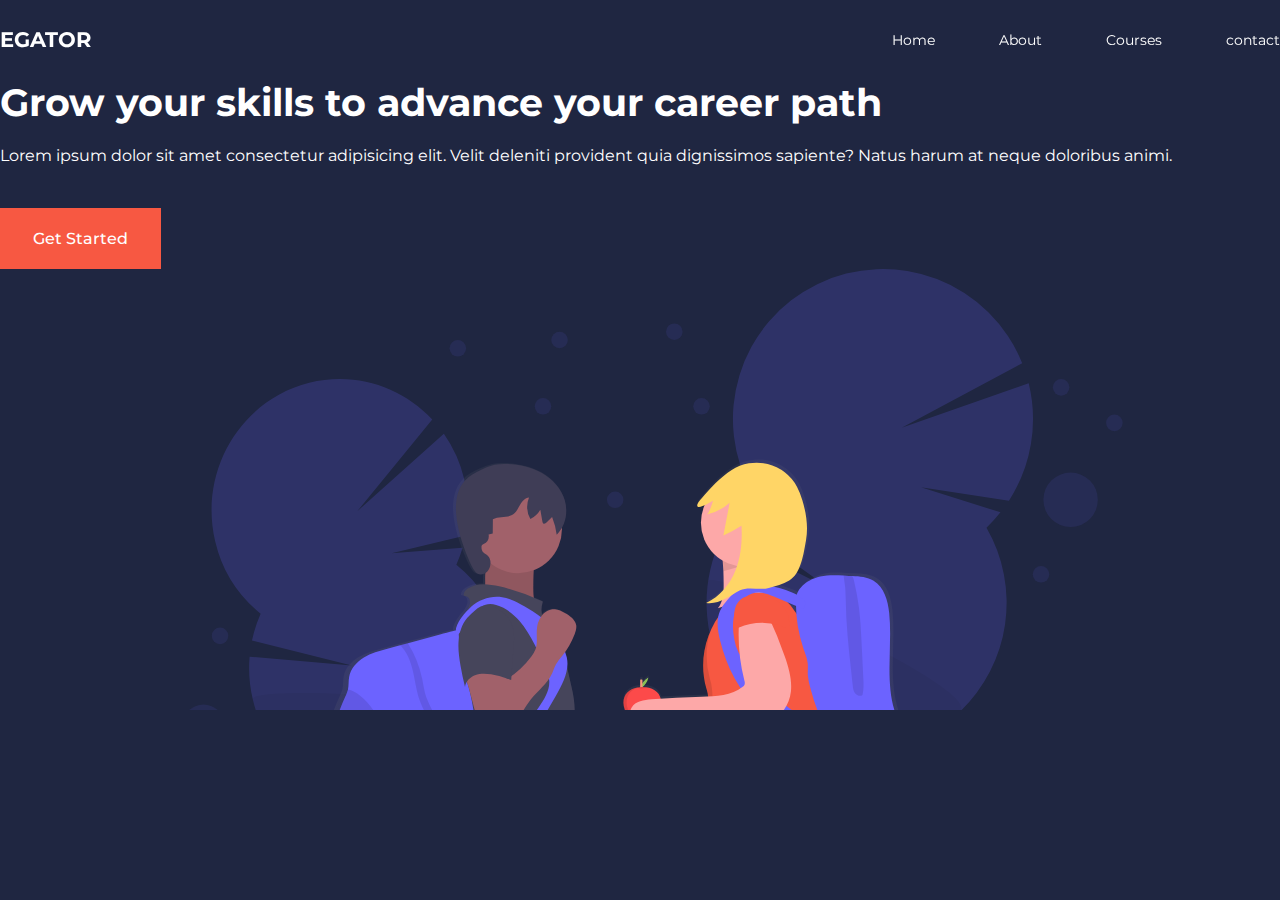
==== index.html @ 8f6442ca "aa" ====
<!DOCTYPE html>
<html lang="en">
<head>
    <meta charset="UTF-8">
    <meta http-equiv="X-UA-Compatible" content="IE=edge">
    <meta name="viewport" content="width=device-width, initial-scale=1.0">
    <title>Responsive Multipage Education Website Using HTML, CSS & JavaScript</title>


    <!--GOOGLE FONTS (MONTSERRAT)-->
    <link rel="preconnect" href="https://fonts.googleapis.com">
    <link rel="preconnect" href="https://fonts.gstatic.com" crossorigin>
    <link href="https://fonts.googleapis.com/css2?family=Montserrat:wght@300;400;500;700;900&display=swap" rel="stylesheet">

    <link rel="stylesheet" href="./css/style.css">
</head>


<body>
    <nav>
        <div class="container nav_container">
            <a href="index.html"><h4>EGATOR</h4></a>
            <ul class="nav_menu">
                <li><a href="index.html">Home</a></li>
                <li><a href="about.html">About</a></li>
                <li><a href="courses.html">Courses</a></li>
                <li><a href="contact.html">contact</a></li>
            </ul>
            <button id="open-menu-btn"><i class="material-symbols-outlined">menu</i></button>
            <button id="close-menu-btn"><i class="material-symbols-outlined">close</i></button>
        </div>
    </nav>
      <!--========================== END OF NAVBAR===============================-->

    <header>
        <div class="container.header_container">
            <div class="header_left">
                <h1>Grow your skills to advance your career path</h1>
                <p>
                    Lorem ipsum dolor sit amet consectetur adipisicing elit. Velit deleniti provident quia dignissimos sapiente? Natus harum at neque doloribus animi.
                </p>
                 <a href="courses.html" class="btn btn-primary">Get Started</a>
            </div>

            <div class="header_right">
                <div class="header_right-image">
                    <img src="./images/header.svg">
                </div>
            </div>
        </div>
    </header>
    <!--========================== END OF HEADER===============================-->


</body>
</html>
---- css/style.css ----
* {
    margin: 0;
    padding: 0;
    border: 0;
    outline: 0;
    text-decoration: none;
    list-style: none;
    box-sizing:border-box;
}

:root {
    --color-primary: #6c63ff;
    --color-success: #00bf8e;
    --color-warning: #f7c94b;
    --color-danger: #f75842;
    --color-danger-variant: rgba(237, 88, 66, 0.4);
    --color-white: #fff;
    --color-light: rgba(255, 255, 255, 0.7);
    --color-black: #1f2641;
    --color-bg: #1f2641;
    --color-bg1: #2f3267;
    --color-bg2: #424890;
    
    --container-width-lg: 76%
    --container-width-md: 90%
    --container-width-sm: 94%

    --transition: all 400ms ease;
}

body {
    font-family: 'Montserrat', sans-serif;
    line-height: 1.7;
    color: var(--color-white);
    background: var(--color-bg);
}

.container {
    width: var(--container-width-lg);
    margin: 0 auto;
}

section {
    padding: 6rem 0;
}

section h2 {
    text-align: center;
    margin-bottom: 4rem;
}

h1, 
h2, 
h3, 
h4, 
h5 {
    line-height: 1.2;
}

h1 {
    font-size: 2.4rem;
}

h2 {
    font-size: 2rem;
}

h3 {
    font-size: 1.6rem;
}

h4 {
    font-size: 1.3rem;
}

a {
    color: var(--color-white);
}

img {
    width: 100%;
    display: block;
    object-fit: cover;
}

.btn {
    display: inline-block;
    background: var(--color-white);
    color: var(--color-black);
    padding: 1rem 2rem;
    border: 1px solid transparent;
    font-weight: 500;
    transition: var(--tr);
}

.btn:hover {
    background: transparent;
    color: var(--color-white);
    border-color: var(--color-white);
}

.btn-primary {
    background: var(--color-danger);
    color: var(--color-white);
}

/*  ========================== NAVBAR ======================== */
nav {
    background: transparent;
    width: 100vw;
    height: 5rem;
    position: fixed;
    top: 0;
    z-index: 11;   
}

.nav_container {
    height: 100%;
    display: flex;
    justify-content: space-between;
    align-items: center;
}

nav button {
    display: none;   
}

.nav_menu {
    display: flex;
    align-items: center;
    gap: 4rem;
}

.nav_menu a {
    font-size: 0.9rem;
    transition: all 400ms ease;
}

.nav_menu a:hover {
    color: var(--color-bg2);
}

/*  ========================== HEADER ======================== */
header {
    position: relative;
    top: 5rem;
    overflow: hidden;
    height: 70vh;
    margin-bottom: 5rem;
}

.header_container {
    display: grid;
    grid-template-colums: 1fr 1fr;
    align-items: center;
    gap: 5rem;
    height: 100%;
}

.header_left p {
    margin: 1rem 0 2.4rem;
}
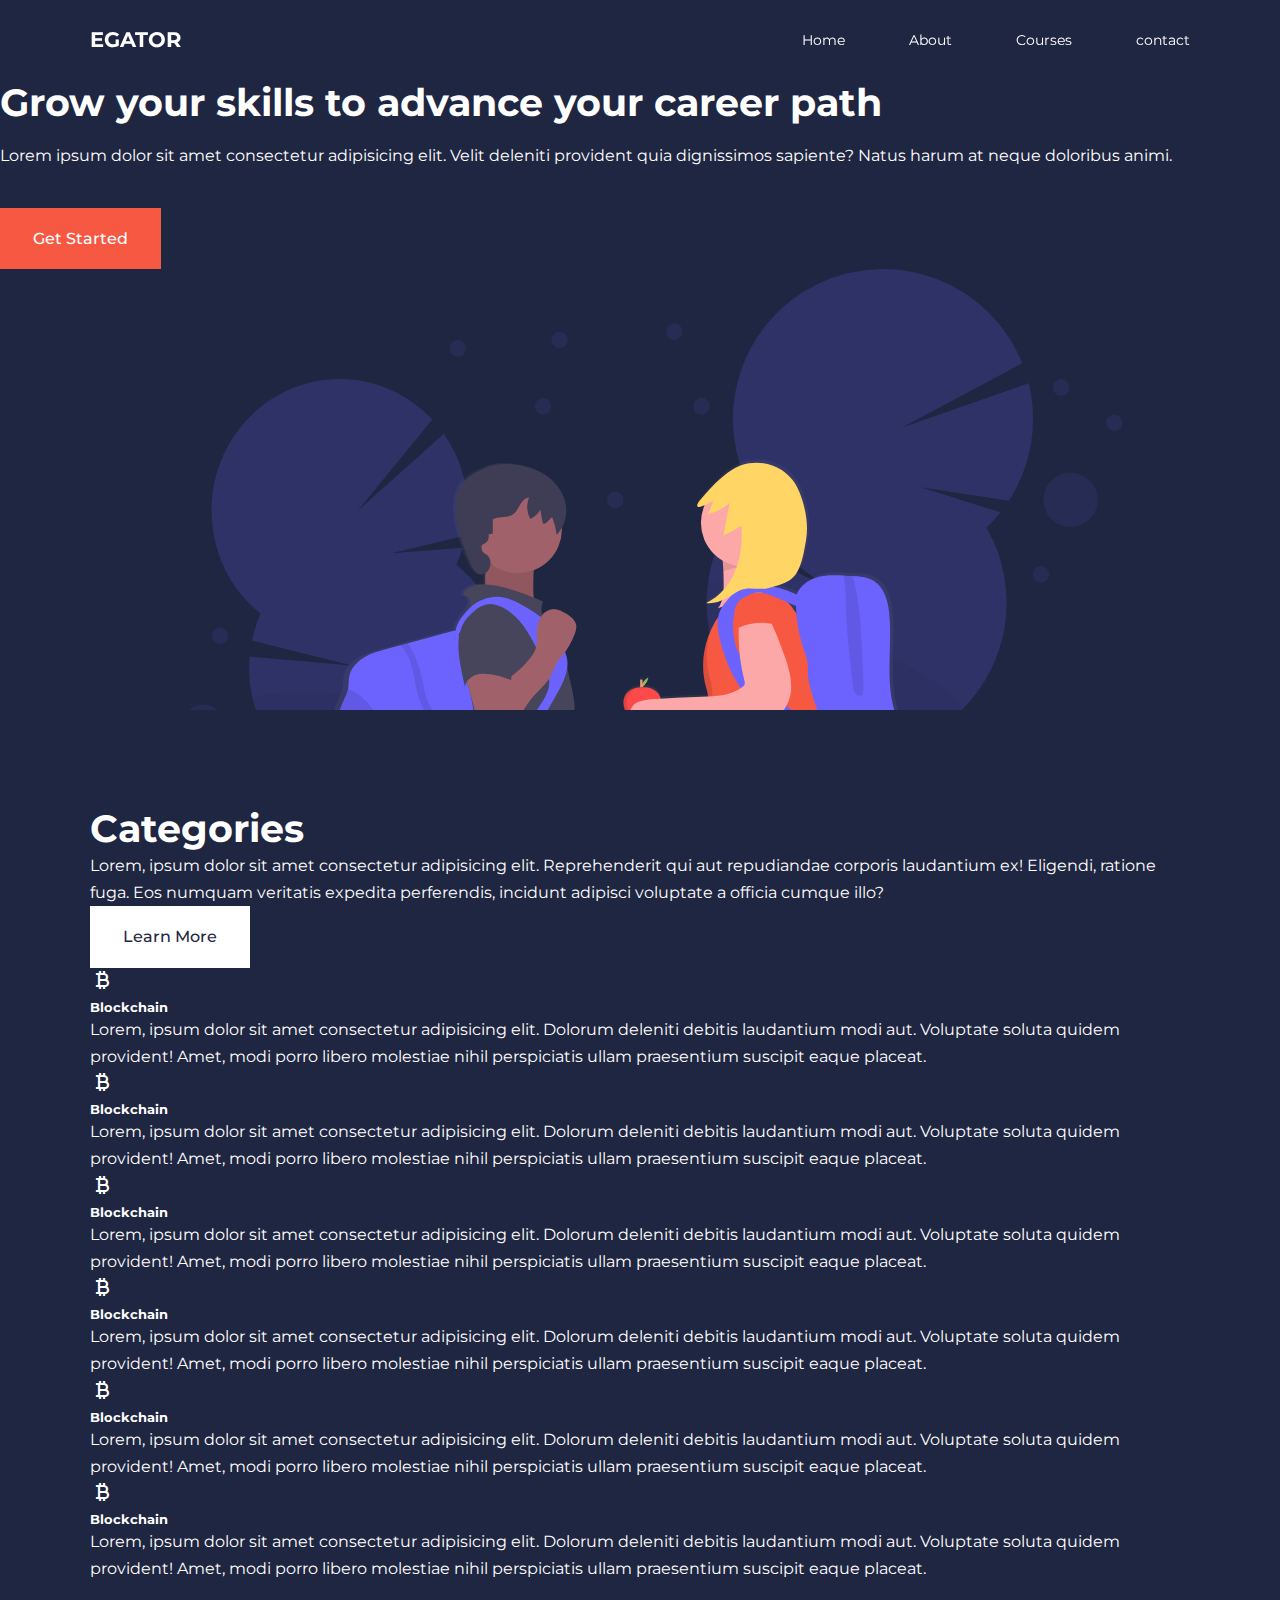
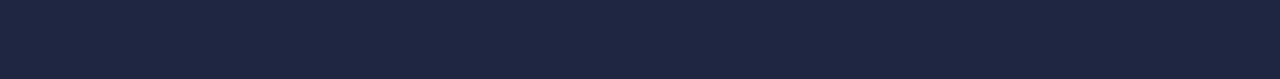
==== commit 399afde8: "update" ====
--- a/index.html
+++ b/index.html
@@ -11,7 +11,7 @@
     <link rel="preconnect" href="https://fonts.googleapis.com">
     <link rel="preconnect" href="https://fonts.gstatic.com" crossorigin>
     <link href="https://fonts.googleapis.com/css2?family=Montserrat:wght@300;400;500;700;900&display=swap" rel="stylesheet">
-
+    <link rel="stylesheet" href="https://fonts.googleapis.com/css2?family=Material+Symbols+Outlined:opsz,wght,FILL,GRAD@20..48,100..700,0..1,-50..200" />
     <link rel="stylesheet" href="./css/style.css">
 </head>
 
@@ -52,5 +52,56 @@
     <!--========================== END OF HEADER===============================-->
 
 
+
+
+    <section class="categories">
+        <div class="container categories_container">
+            <div class="categories_left">
+                    <h1>Categories</h1>
+                    <p>Lorem, ipsum dolor sit amet consectetur adipisicing elit. Reprehenderit qui aut repudiandae corporis laudantium ex! Eligendi, ratione fuga. Eos numquam veritatis expedita perferendis, incidunt adipisci voluptate a officia cumque illo?
+                    </p>
+                    <a href="#" class="btn">Learn More</a>
+            </div>
+
+            <div class="categories_right"></div>
+                <article class="category">
+                    <li><span class="material-symbols-outlined">currency_bitcoin</span></li>
+                    <h5>Blockchain</h5>
+                    <p>Lorem, ipsum dolor sit amet consectetur adipisicing elit. Dolorum deleniti debitis laudantium modi aut. Voluptate soluta quidem provident! Amet, modi porro libero molestiae nihil perspiciatis ullam praesentium suscipit eaque placeat.</p>
+                </article>
+
+                <article class="category">
+                    <li><span class="material-symbols-outlined">currency_bitcoin</span></li>
+                    <h5>Blockchain</h5>
+                    <p>Lorem, ipsum dolor sit amet consectetur adipisicing elit. Dolorum deleniti debitis laudantium modi aut. Voluptate soluta quidem provident! Amet, modi porro libero molestiae nihil perspiciatis ullam praesentium suscipit eaque placeat.</p>
+                </article>
+
+                <article class="category">
+                    <li><span class="material-symbols-outlined">currency_bitcoin</span></li>
+                    <h5>Blockchain</h5>
+                    <p>Lorem, ipsum dolor sit amet consectetur adipisicing elit. Dolorum deleniti debitis laudantium modi aut. Voluptate soluta quidem provident! Amet, modi porro libero molestiae nihil perspiciatis ullam praesentium suscipit eaque placeat.</p>
+                </article>
+
+                <article class="category">
+                    <li><span class="material-symbols-outlined">currency_bitcoin</span></li>
+                    <h5>Blockchain</h5>
+                    <p>Lorem, ipsum dolor sit amet consectetur adipisicing elit. Dolorum deleniti debitis laudantium modi aut. Voluptate soluta quidem provident! Amet, modi porro libero molestiae nihil perspiciatis ullam praesentium suscipit eaque placeat.</p>
+                </article>
+
+                <article class="category">
+                    <li><span class="material-symbols-outlined">currency_bitcoin</span></li>
+                    <h5>Blockchain</h5>
+                    <p>Lorem, ipsum dolor sit amet consectetur adipisicing elit. Dolorum deleniti debitis laudantium modi aut. Voluptate soluta quidem provident! Amet, modi porro libero molestiae nihil perspiciatis ullam praesentium suscipit eaque placeat.</p>
+                </article>
+
+                <article class="category">
+                    <li><span class="material-symbols-outlined">currency_bitcoin</span></li>
+                    <h5>Blockchain</h5>
+                    <p>Lorem, ipsum dolor sit amet consectetur adipisicing elit. Dolorum deleniti debitis laudantium modi aut. Voluptate soluta quidem provident! Amet, modi porro libero molestiae nihil perspiciatis ullam praesentium suscipit eaque placeat.</p>
+                </article>
+                
+        </div>
+    </section>
+
 </body>
 </html>
--- a/css/style.css
+++ b/css/style.css
@@ -21,9 +21,9 @@
     --color-bg1: #2f3267;
     --color-bg2: #424890;
     
-    --container-width-lg: 76%
-    --container-width-md: 90%
-    --container-width-sm: 94%
+    --container-width-lg: 86%;
+    --container-width-md: 90%;
+    --container-width-sm: 94%;
 
     --transition: all 400ms ease;
 }
@@ -151,7 +151,7 @@
 
 .header_container {
     display: grid;
-    grid-template-colums: 1fr 1fr;
+    grid-template-columns: 1fr 1fr;
     align-items: center;
     gap: 5rem;
     height: 100%;
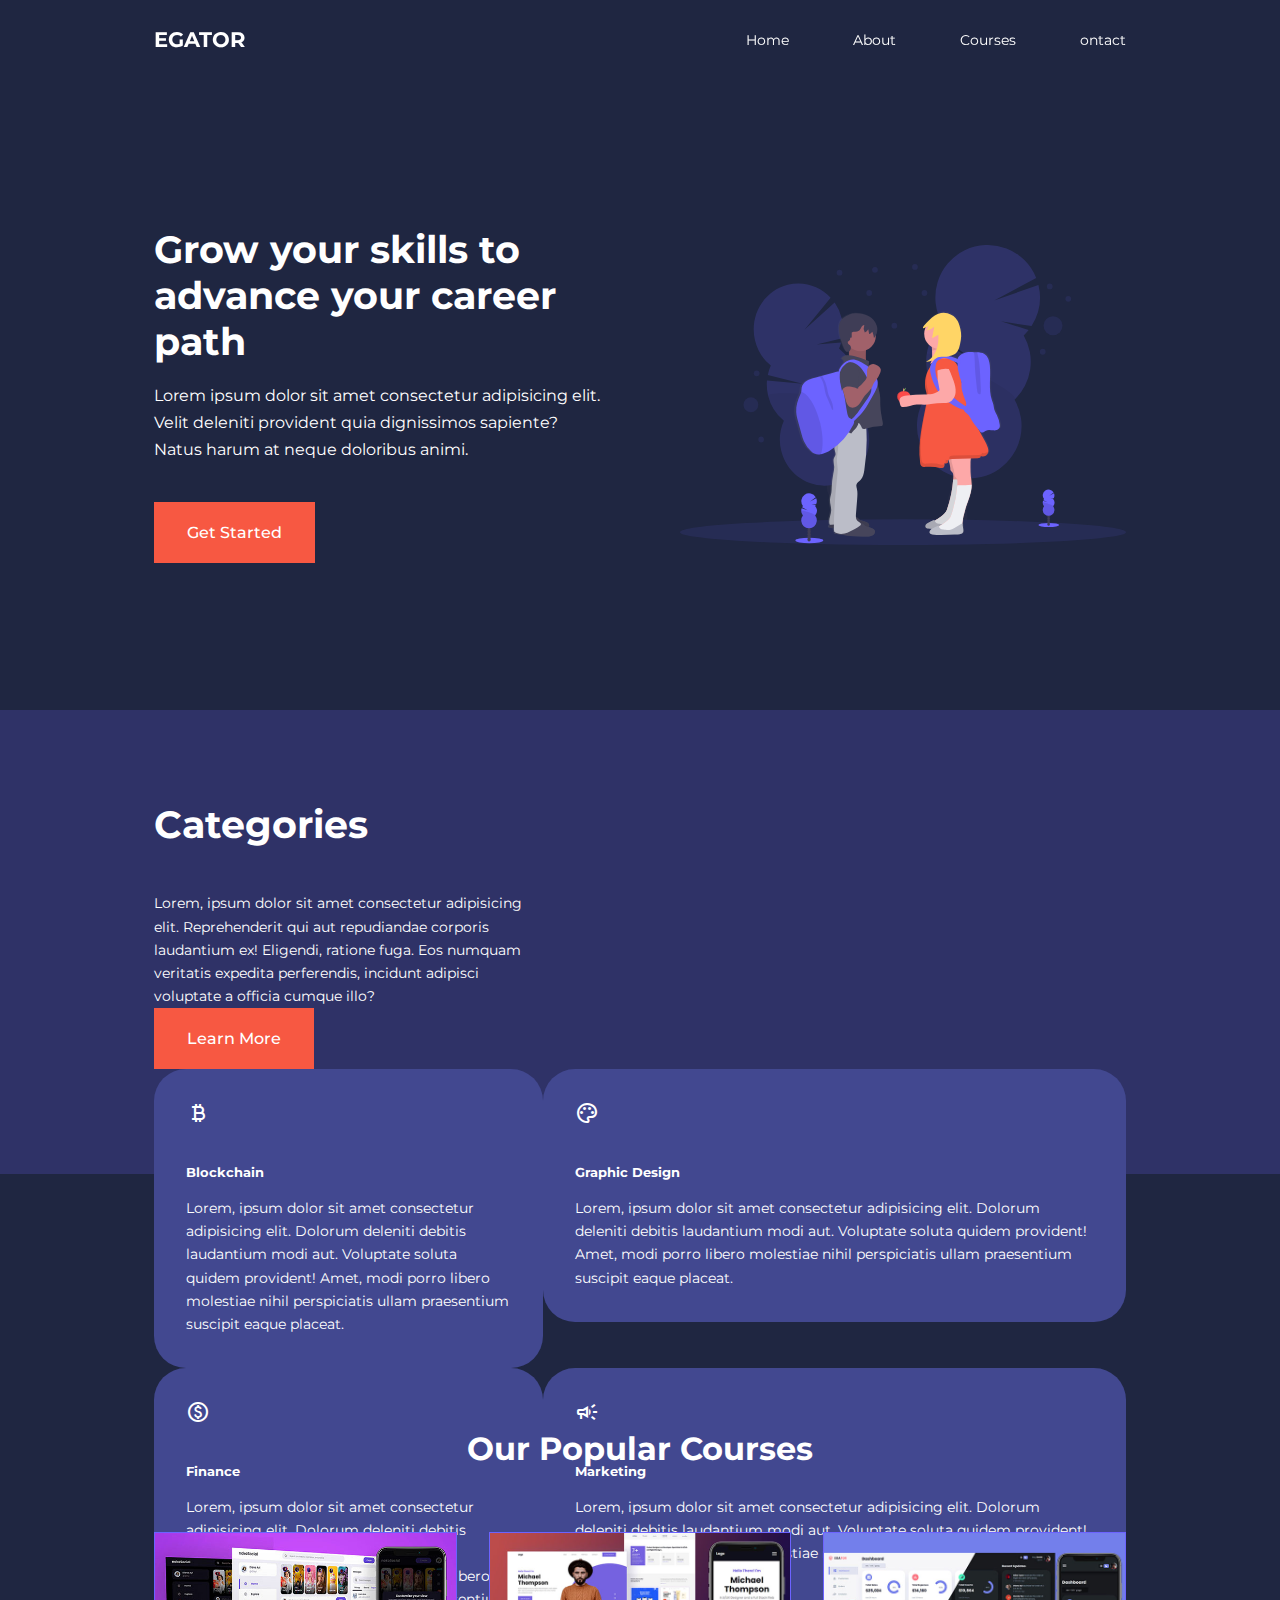
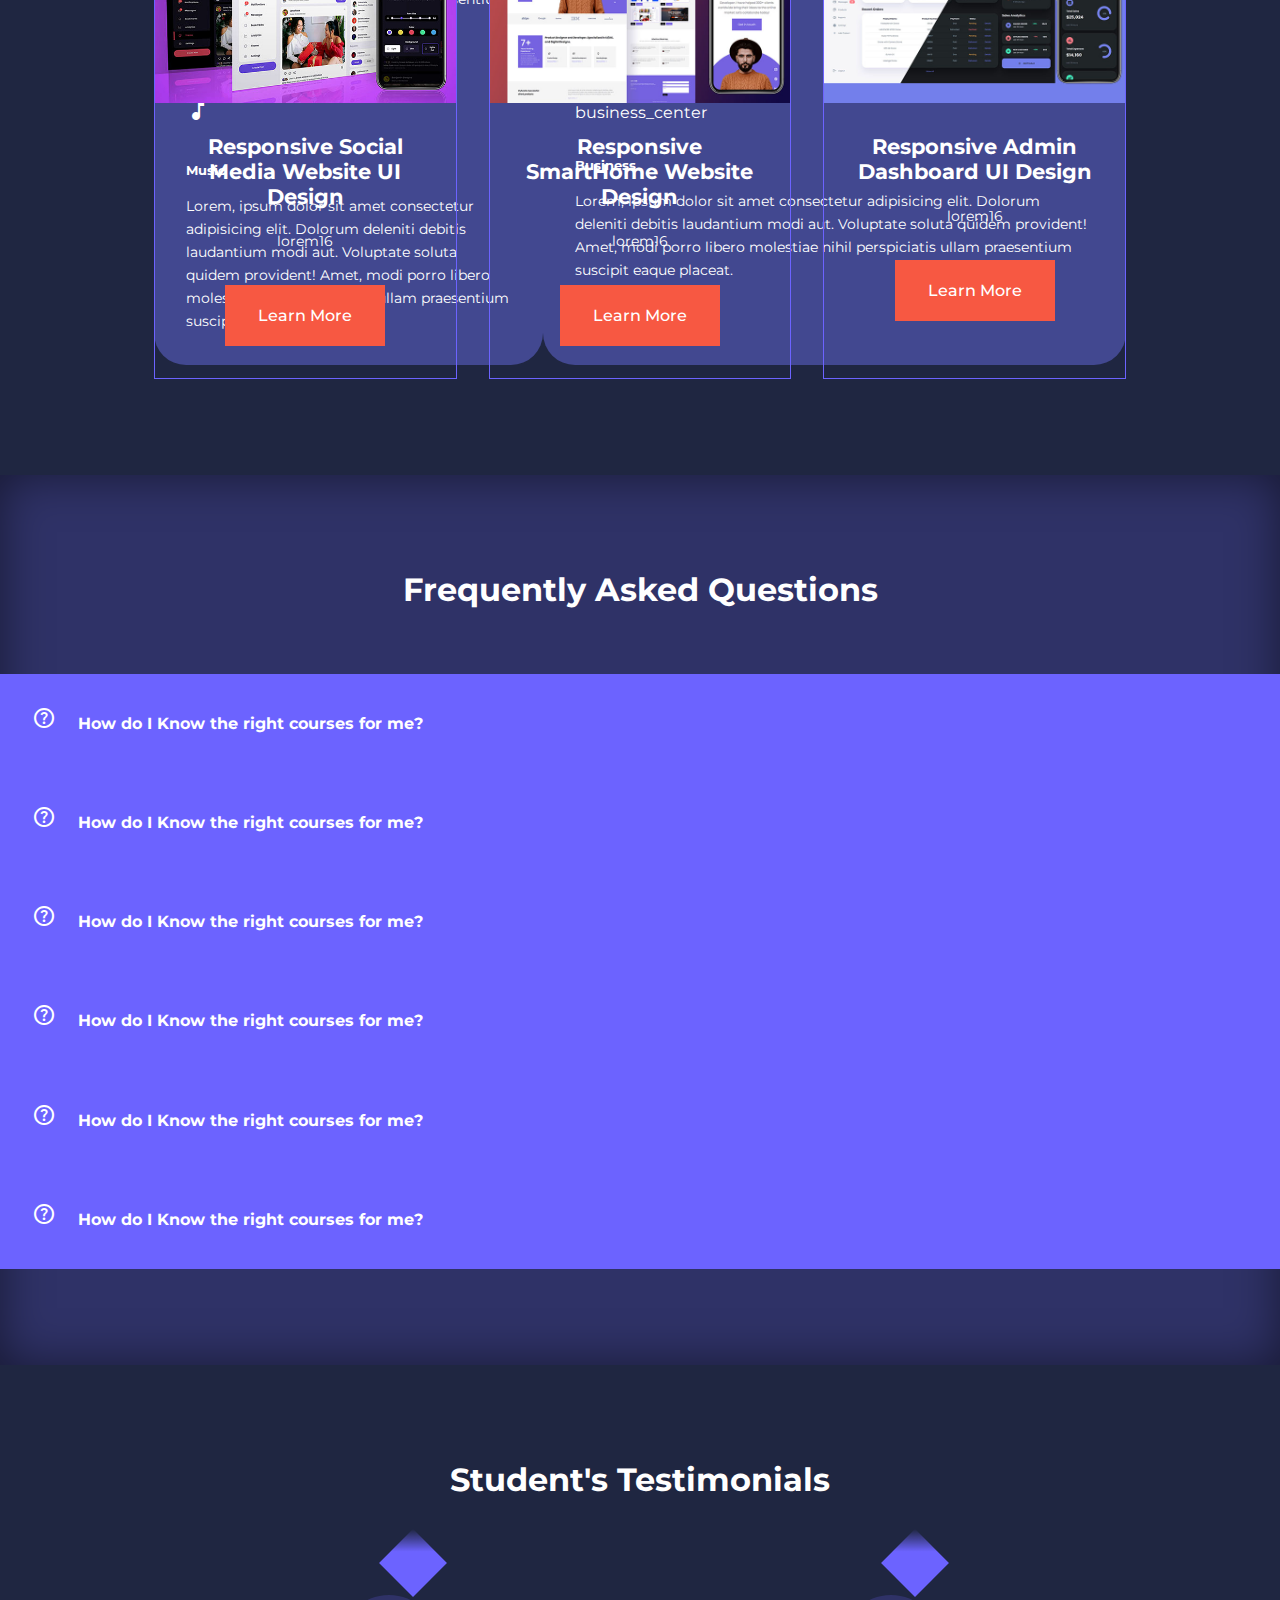
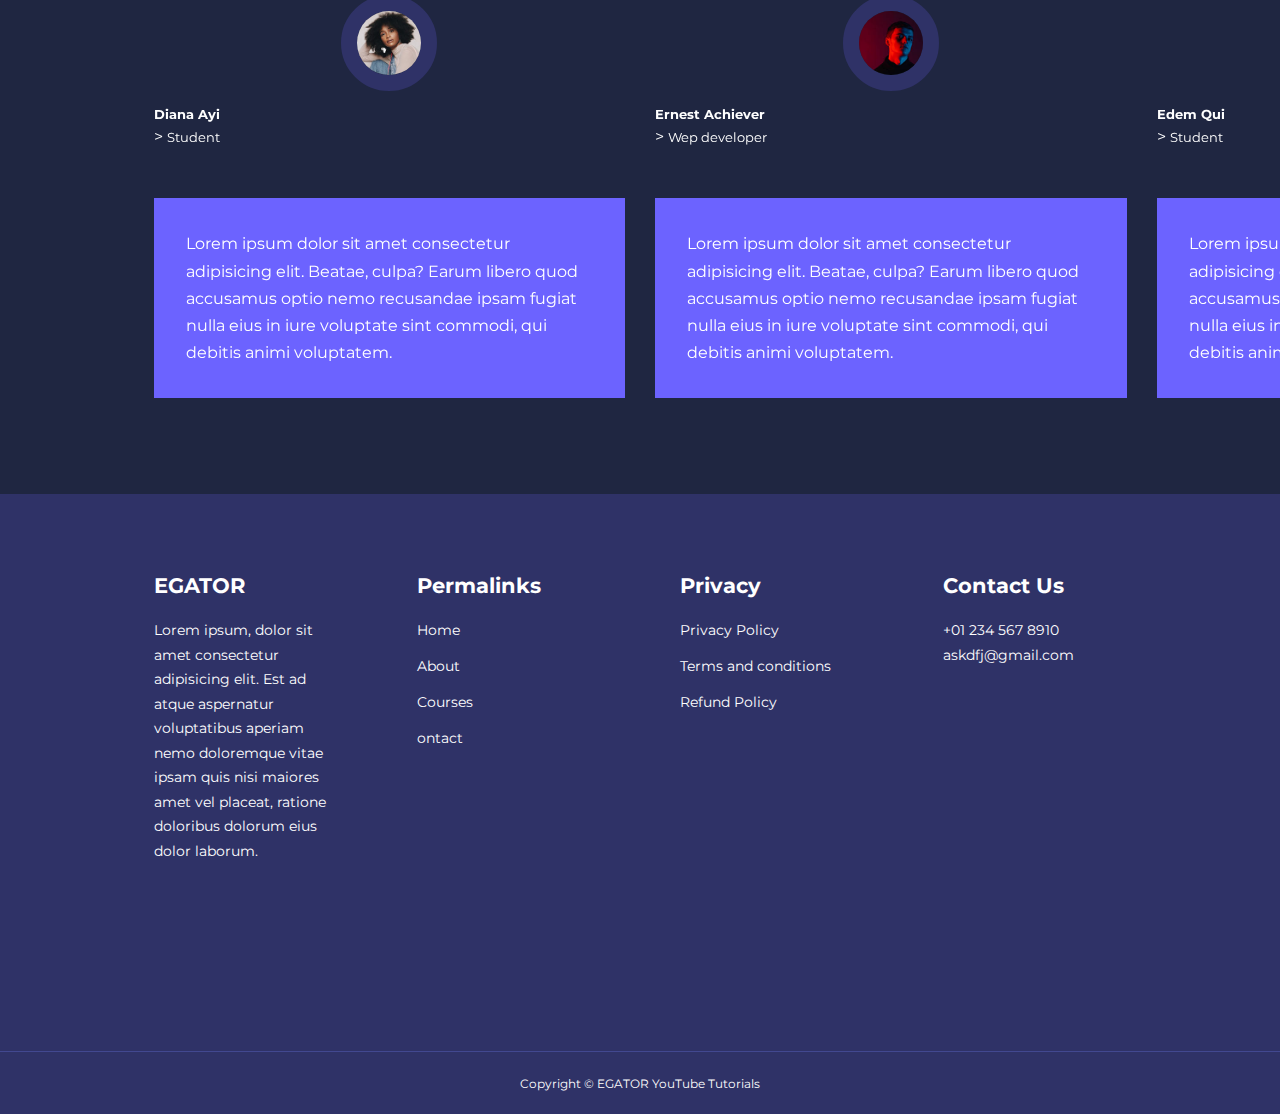
==== commit 2e673c84: "3times" ====
--- a/index.html
+++ b/index.html
@@ -12,6 +12,11 @@
     <link rel="preconnect" href="https://fonts.gstatic.com" crossorigin>
     <link href="https://fonts.googleapis.com/css2?family=Montserrat:wght@300;400;500;700;900&display=swap" rel="stylesheet">
     <link rel="stylesheet" href="https://fonts.googleapis.com/css2?family=Material+Symbols+Outlined:opsz,wght,FILL,GRAD@20..48,100..700,0..1,-50..200" />
+    <link rel="stylesheet" href="https://fonts.googleapis.com/css2?family=Material+Symbols+Outlined:opsz,wght,FILL,GRAD@48,400,0,0" />
+
+    <!--SWIPER JS-->
+    <link rel="stylesheet" href="https://cdn.jsdelivr.net/npm/swiper@9/swiper-bundle.min.css"/>
+
     <link rel="stylesheet" href="./css/style.css">
 </head>
 
@@ -24,7 +29,7 @@
                 <li><a href="index.html">Home</a></li>
                 <li><a href="about.html">About</a></li>
                 <li><a href="courses.html">Courses</a></li>
-                <li><a href="contact.html">contact</a></li>
+                <li><a href="contact.html">ontact</a></li>
             </ul>
             <button id="open-menu-btn"><i class="material-symbols-outlined">menu</i></button>
             <button id="close-menu-btn"><i class="material-symbols-outlined">close</i></button>
@@ -33,11 +38,13 @@
       <!--========================== END OF NAVBAR===============================-->
 
     <header>
-        <div class="container.header_container">
+        <div class="container header_container">
             <div class="header_left">
                 <h1>Grow your skills to advance your career path</h1>
                 <p>
-                    Lorem ipsum dolor sit amet consectetur adipisicing elit. Velit deleniti provident quia dignissimos sapiente? Natus harum at neque doloribus animi.
+                    Lorem ipsum dolor sit amet consectetur adipisicing 
+                    elit. Velit deleniti provident quia dignissimos sapiente? 
+                    Natus harum at neque doloribus animi.
                 </p>
                  <a href="courses.html" class="btn btn-primary">Get Started</a>
             </div>
@@ -50,58 +57,394 @@
         </div>
     </header>
     <!--========================== END OF HEADER===============================-->
-
-
-
 
     <section class="categories">
         <div class="container categories_container">
             <div class="categories_left">
                     <h1>Categories</h1>
-                    <p>Lorem, ipsum dolor sit amet consectetur adipisicing elit. Reprehenderit qui aut repudiandae corporis laudantium ex! Eligendi, ratione fuga. Eos numquam veritatis expedita perferendis, incidunt adipisci voluptate a officia cumque illo?
+                    <p>Lorem, ipsum dolor sit amet consectetur adipisicing elit. 
+                       Reprehenderit qui aut repudiandae corporis laudantium ex! 
+                       Eligendi, ratione fuga. Eos numquam veritatis expedita 
+                       perferendis, incidunt adipisci voluptate a officia cumque 
+                       illo?
                     </p>
-                    <a href="#" class="btn">Learn More</a>
-            </div>
-
+                    <a href="#" class="btn btn-primary">Learn More</a>
+                </div>
             <div class="categories_right"></div>
+            <div class="categories_right">
                 <article class="category">
                     <li><span class="material-symbols-outlined">currency_bitcoin</span></li>
                     <h5>Blockchain</h5>
                     <p>Lorem, ipsum dolor sit amet consectetur adipisicing elit. Dolorum deleniti debitis laudantium modi aut. Voluptate soluta quidem provident! Amet, modi porro libero molestiae nihil perspiciatis ullam praesentium suscipit eaque placeat.</p>
                 </article>
-
-                <article class="category">
-                    <li><span class="material-symbols-outlined">currency_bitcoin</span></li>
-                    <h5>Blockchain</h5>
-                    <p>Lorem, ipsum dolor sit amet consectetur adipisicing elit. Dolorum deleniti debitis laudantium modi aut. Voluptate soluta quidem provident! Amet, modi porro libero molestiae nihil perspiciatis ullam praesentium suscipit eaque placeat.</p>
-                </article>
-
-                <article class="category">
-                    <li><span class="material-symbols-outlined">currency_bitcoin</span></li>
-                    <h5>Blockchain</h5>
-                    <p>Lorem, ipsum dolor sit amet consectetur adipisicing elit. Dolorum deleniti debitis laudantium modi aut. Voluptate soluta quidem provident! Amet, modi porro libero molestiae nihil perspiciatis ullam praesentium suscipit eaque placeat.</p>
-                </article>
-
-                <article class="category">
-                    <li><span class="material-symbols-outlined">currency_bitcoin</span></li>
-                    <h5>Blockchain</h5>
-                    <p>Lorem, ipsum dolor sit amet consectetur adipisicing elit. Dolorum deleniti debitis laudantium modi aut. Voluptate soluta quidem provident! Amet, modi porro libero molestiae nihil perspiciatis ullam praesentium suscipit eaque placeat.</p>
-                </article>
-
-                <article class="category">
-                    <li><span class="material-symbols-outlined">currency_bitcoin</span></li>
-                    <h5>Blockchain</h5>
-                    <p>Lorem, ipsum dolor sit amet consectetur adipisicing elit. Dolorum deleniti debitis laudantium modi aut. Voluptate soluta quidem provident! Amet, modi porro libero molestiae nihil perspiciatis ullam praesentium suscipit eaque placeat.</p>
-                </article>
-
-                <article class="category">
-                    <li><span class="material-symbols-outlined">currency_bitcoin</span></li>
-                    <h5>Blockchain</h5>
-                    <p>Lorem, ipsum dolor sit amet consectetur adipisicing elit. Dolorum deleniti debitis laudantium modi aut. Voluptate soluta quidem provident! Amet, modi porro libero molestiae nihil perspiciatis ullam praesentium suscipit eaque placeat.</p>
-                </article>
-                
+            </div>
+
+            <div class="categories_left">
+                <article class="category">
+                    <li><span class="material-symbols-outlined">palette</span></li>
+                    <h5>Graphic Design</h5>
+                    <p>Lorem, ipsum dolor sit amet consectetur adipisicing elit. Dolorum deleniti debitis laudantium modi aut. Voluptate soluta quidem provident! Amet, modi porro libero molestiae nihil perspiciatis ullam praesentium suscipit eaque placeat.</p>
+                </article>
+            </div>
+
+     
+                <article class="category">
+                    <li><span class="material-symbols-outlined">
+                        monetization_on
+                        </span></li>
+                    <h5>Finance</h5>
+                    <p>Lorem, ipsum dolor sit amet consectetur adipisicing elit. Dolorum deleniti debitis laudantium modi aut. Voluptate soluta quidem provident! Amet, modi porro libero molestiae nihil perspiciatis ullam praesentium suscipit eaque placeat.</p>
+                </article>
+         
+
+          
+                <article class="category">
+                    <li><span class="material-symbols-outlined">
+                        campaign
+                        </span></li>
+                    <h5>Marketing</h5>
+                    <p>Lorem, ipsum dolor sit amet consectetur adipisicing elit. Dolorum deleniti debitis laudantium modi aut. Voluptate soluta quidem provident! Amet, modi porro libero molestiae nihil perspiciatis ullam praesentium suscipit eaque placeat.</p>
+                </article>
+          
+
+      
+                <article class="category">
+                    <li><span class="material-symbols-outlined">
+                        music_note
+                        </span></li>
+                    <h5>Music</h5>
+                    <p>Lorem, ipsum dolor sit amet consectetur adipisicing elit. Dolorum deleniti debitis laudantium modi aut. Voluptate soluta quidem provident! Amet, modi porro libero molestiae nihil perspiciatis ullam praesentium suscipit eaque placeat.</p>
+                </article>
+      
+
+          
+                <article class="category">
+                    <span class="category__icon><i class="material-symbols-outlined">business_center</i>           
+                    </span>
+                    <h5>Business</h5>
+                    <p>Lorem, ipsum dolor sit amet consectetur adipisicing elit. Dolorum deleniti debitis laudantium modi aut. Voluptate soluta quidem provident! Amet, modi porro libero molestiae nihil perspiciatis ullam praesentium suscipit eaque placeat.</p>
+                </article>
+            </div>
         </div>
     </section>
 
+    <!--========================== END OF CATEGORIES===============================-->
+
+    <section class="courses">
+        <h2>Our Popular Courses</h2>
+            <div class="container courses_container">
+                <article class="course">
+                    <div class="course_image">
+                        <img src="./images/course1.jpg"
+                    </div>
+                <div class="course_info">
+                    <h4>Responsive Social Media Website UI Design</h4>
+                <p>
+                    lorem16 
+                </p>
+                <a href="courses.html" class="btn btn-primary">Learn More</a>
+                </div>
+            </article>
+
+            <article class="course">
+                <div class="course_image">
+                    <img src="./images/course2.jpg"
+                </div>
+                <div class="course_info">
+                    <h4>Responsive SmartHome Website Design</h4>
+                <p>
+                    lorem16 
+                </p>
+                <a href="courses.html" class="btn btn-primary">Learn More</a>
+                </div>
+            </article>
+
+            <article class="course">
+                <div class="course_image">
+                    <img src="./images/course3.jpg"
+                </div>
+                <div class="course_info">
+                    <h4>Responsive Admin Dashboard UI Design</h4>
+                    <p>
+                        lorem16 
+                    </p>
+                    <a href="courses.html" class="btn btn-primary">Learn More</a>
+                </div>
+            </article>
+        </div>
+    </section>  
+     <!--========================== END OF COURSES===============================-->
+
+
+
+
+        <section class="faqs">
+            <h2>Frequently Asked Questions</h2>
+            <div container="container frqs_container">
+                <article class="faq">
+                    <div class="faq_icon"><i class="material-symbols-outlined">help</i></div>
+                    <div class="question_answer">
+                        <h4>How do I Know the right courses for me?</h4>
+                        <p>
+                            Lorem ipsum dolor sit amet, consectetur adipisicing elit. At 
+                            provident vel facilis porro accusantium unde consectetur quaerat 
+                            officiis voluptatibus reprehenderit, excepturi quia recusandae eaque 
+                            ipsam debitis asperiores praesentium possimus? Dolorum.
+                        </p>
+                    </div>
+                </article>
+
+                <article class="faq">
+                    <div class="faq_icon"><span class="material-symbols-outlined">help</i></div>
+                    <div class="question_answer">
+                        <h4>How do I Know the right courses for me?</h4>
+                        <p>
+                            Lorem ipsum dolor sit amet, consectetur adipisicing elit. At 
+                            provident vel facilis porro accusantium unde consectetur quaerat 
+                            officiis voluptatibus reprehenderit, excepturi quia recusandae eaque 
+                            ipsam debitis asperiores praesentium possimus? Dolorum.
+                        </p>
+                    </div>
+                </article>
+
+                <article class="faq">
+                    <div class="faq_icon"><span class="material-symbols-outlined">help</i></div>
+                    <div class="question_answer">
+                        <h4>How do I Know the right courses for me?</h4>
+                        <p>
+                            Lorem ipsum dolor sit amet, consectetur adipisicing elit. At 
+                            provident vel facilis porro accusantium unde consectetur quaerat 
+                            officiis voluptatibus reprehenderit, excepturi quia recusandae eaque 
+                            ipsam debitis asperiores praesentium possimus? Dolorum.
+                        </p>
+                    </div>
+                </article>
+
+                <article class="faq">
+                    <div class="faq_icon"><span class="material-symbols-outlined">help</i></div>
+                    <div class="question_answer">
+                        <h4>How do I Know the right courses for me?</h4>
+                        <p>
+                            Lorem ipsum dolor sit amet, consectetur adipisicing elit. At 
+                            provident vel facilis porro accusantium unde consectetur quaerat 
+                            officiis voluptatibus reprehenderit, excepturi quia recusandae eaque 
+                            ipsam debitis asperiores praesentium possimus? Dolorum.
+                        </p>
+                    </div>
+                </article>
+
+                <article class="faq">
+                    <div class="faq_icon"><span class="material-symbols-outlined">help</i></div>
+                    <div class="question_answer">
+                        <h4>How do I Know the right courses for me?</h4>
+                        <p>
+                            Lorem ipsum dolor sit amet, consectetur adipisicing elit. At 
+                            provident vel facilis porro accusantium unde consectetur quaerat 
+                            officiis voluptatibus reprehenderit, excepturi quia recusandae eaque 
+                            ipsam debitis asperiores praesentium possimus? Dolorum.
+                        </p>
+                    </div>
+                </article>
+
+                <article class="faq">
+                    <div class="faq_icon"><span class="material-symbols-outlined">help</i></div>
+                    <div class="question_answer">
+                        <h4>How do I Know the right courses for me?</h4>
+                        <p>
+                            Lorem ipsum dolor sit amet, consectetur adipisicing elit. At 
+                            provident vel facilis porro accusantium unde consectetur quaerat 
+                            officiis voluptatibus reprehenderit, excepturi quia recusandae eaque 
+                            ipsam debitis asperiores praesentium possimus? Dolorum.
+                        </p>
+                    </div>
+                </article>
+            </div>
+        </section>
+
+         <!--========================== END OF FAQs===============================-->
+        
+            <section class="container testimonials_container mySwiper">
+                <h2>Student's Testimonials</h2>
+                <div class="swiper-wrapper">
+                    <article class="testmonial swiper-slide">
+                        <div class="avatar">
+                            <img src="./images/avatar1.jpg">
+                        </div>
+                        <div class="testimonial_info">
+                            <h5>Diana Ayi</h5>>
+                            <small>Student</small>
+                            </div>
+                            <div class="testmonial_body">
+                                <p>
+                                    Lorem ipsum dolor sit amet consectetur adipisicing elit. 
+                                    Beatae, culpa? Earum libero quod accusamus optio nemo 
+                                    recusandae ipsam fugiat nulla eius in iure voluptate 
+                                    sint commodi, qui debitis animi voluptatem.
+                                </p>
+                            </div>
+                    </article>
+
+                    <article class="testmonial swiper-slide">
+                        <div class="avatar">
+                            <img src="./images/avatar2.jpg">
+                        </div>
+                        <div class="testimonial_info">
+                            <h5>Ernest Achiever</h5>>
+                            <small>Wep developer</small>
+                            </div>
+                            <div class="testmonial_body">
+                                <p>
+                                    Lorem ipsum dolor sit amet consectetur adipisicing elit. 
+                                    Beatae, culpa? Earum libero quod accusamus optio nemo 
+                                    recusandae ipsam fugiat nulla eius in iure voluptate 
+                                    sint commodi, qui debitis animi voluptatem.
+                                </p>
+                            </div>
+                    </article>
+
+                    <article class="testmonial swiper-slide">
+                        <div class="avatar">
+                            <img src="./images/avatar3.jpg">
+                        </div>
+                        <div class="testimonial_info">
+                            <h5>Edem Qui</h5>>
+                            <small>Student</small>
+                            </div>
+                            <div class="testmonial_body">
+                                <p>
+                                    Lorem ipsum dolor sit amet consectetur adipisicing elit. 
+                                    Beatae, culpa? Earum libero quod accusamus optio nemo 
+                                    recusandae ipsam fugiat nulla eius in iure voluptate 
+                                    sint commodi, qui debitis animi voluptatem.
+                                </p>
+                            </div>
+                    </article>
+
+                    <article class="testmonial swiper-slide">
+                        <div class="avatar">
+                            <img src="./images/avatar4.jpg">
+                        </div>
+                        <div class="testimonial_info">
+                            <h5>Ernest Achiever</h5>>
+                            <small>Wep developer</small>
+                            </div>
+                            <div class="testmonial_body">
+                                <p>
+                                    Lorem ipsum dolor sit amet consectetur adipisicing elit. 
+                                    Beatae, culpa? Earum libero quod accusamus optio nemo 
+                                    recusandae ipsam fugiat nulla eius in iure voluptate 
+                                    sint commodi, qui debitis animi voluptatem.
+                                </p>
+                            </div>
+                    </article>
+
+                    <article class="testmonial swiper-slide">
+                        <div class="avatar">
+                            <img src="./images/avatar5.jpg">
+                        </div>
+                        <div class="testimonial_info">
+                            <h5>Ernest Achiever</h5>>
+                            <small>Wep developer</small>
+                            </div>
+                            <div class="testmonial_body">
+                                <p>
+                                    Lorem ipsum dolor sit amet consectetur adipisicing elit. 
+                                    Beatae, culpa? Earum libero quod accusamus optio nemo 
+                                    recusandae ipsam fugiat nulla eius in iure voluptate 
+                                    sint commodi, qui debitis animi voluptatem.
+                                </p>
+                            </div>
+                    </article>
+
+                </div class="swiper-pagination"></div>
+            </section>
+
+
+            <!--========================== END OF TESTIMONIALS===============================-->
+
+            <footer class="footer">
+                <div class="container footer_container">
+                    <div class="footer_1">
+                        <a href="index.html" class-"footer_logo"><h4>EGATOR</h4></a>
+                            <P>
+                                Lorem ipsum, dolor sit amet consectetur adipisicing elit. 
+                                Est ad atque aspernatur voluptatibus aperiam nemo doloremque vitae 
+                                ipsam quis nisi maiores amet vel placeat, ratione doloribus dolorum eius dolor laborum.
+                            </P>
+                    </div>
+
+
+                    <div class="footer_2">
+                        <h4>Permalinks</h4>
+                        <ul class="permalinks">
+                                <li><a href="index.html">Home</a></li>
+                                <li><a href="about.html">About</a></li>
+                                <li><a href="courses.html">Courses</a></li>
+                                <li><a href="contact.html">ontact</a></li>
+                          </ul>
+                      </div>
+                    
+                    <div class="footer_3">
+                        <h4>Privacy</h4>
+                        <ul class="privacy">
+                                <li><a href="#">Privacy Policy</a></li>
+                                <li><a href="#">Terms and conditions</a></li>
+                                <li><a href="#">Refund Policy</a></li>
+                          </ul>
+                      </div>
+
+                      <div class="footer_4">
+                        <h4>Contact Us</h4>
+                        <ul class="permalinks">
+                                <p>+01 234 567 8910</p>
+                                <p>askdfj@gmail.com</p>
+                          </ul>
+                      </div>
+                    
+                      <ul class="footer_socials">
+                        <li>
+                            <a href="#"><i class=uil-uil-facebook-f"></i></a>
+                        </li>
+                        <li>
+                            <a href="#"><i class=uil-uil-instagram-alt"></i></a>
+                        </li>
+                        <li>
+                            <a href="#"><i class=uil-uil-twitter"></i></a>
+                        </li>
+                        <li>
+                            <a href="#"><i class=uil-uil-linkedin-alt"></i></a>
+                        </li>
+                      </ul>
+
+                      
+                </div>
+                <div class="footer_copyright">
+                    <small>Copyright &copy; EGATOR YouTube Tutorials</small>
+              </div>
+            </footer>
+
+
+
+
+        <script src="https://cdn.jsdelivr.net/npm/swiper@9/swiper-bundle.min.js"></script>
+        <script src="./main.js"></script>
+
+        <script>
+            var swiper = new Swiper(".mySwiper", {
+                slidesPerView: 3,
+                spaceBetween: 30,
+                pagination: {
+                el: ".swiper-pagination",
+                clickable: true,
+                },
+                // when window width is >= 600px
+                breakpoints: {
+                    600: {
+                        slidesPerView: 2
+                    }
+                }
+              });
+        </script>
+
 </body>
 </html>
--- a/css/style.css
+++ b/css/style.css
@@ -21,7 +21,7 @@
     --color-bg1: #2f3267;
     --color-bg2: #424890;
     
-    --container-width-lg: 86%;
+    --container-width-lg: 76%;
     --container-width-md: 90%;
     --container-width-sm: 94%;
 
@@ -29,7 +29,7 @@
 }
 
 body {
-    font-family: 'Montserrat', sans-serif;
+    font-family: "Montserrat", sans-serif;
     line-height: 1.7;
     color: var(--color-white);
     background: var(--color-bg);
@@ -90,7 +90,7 @@
     padding: 1rem 2rem;
     border: 1px solid transparent;
     font-weight: 500;
-    transition: var(--tr);
+    transition: var(--transition);
 }
 
 .btn:hover {
@@ -114,6 +114,12 @@
     z-index: 11;   
 }
 
+/* change navbar style on scroll using javascript */
+.window-scroll{
+    background: var(--color-primary);
+    box-shadow: 0 1rem 2rem rgba(0, 0, 0, 0.2);
+}
+
 .nav_container {
     height: 100%;
     display: flex;
@@ -133,7 +139,7 @@
 
 .nav_menu a {
     font-size: 0.9rem;
-    transition: all 400ms ease;
+    transition: var(--transition);
 }
 
 .nav_menu a:hover {
@@ -160,3 +166,245 @@
 .header_left p {
     margin: 1rem 0 2.4rem;
 }
+
+/*  ========================== CATEGORIES ======================== */
+
+.categories {
+    background: var(--color-bg1);
+    height: 29rem;
+}
+
+.categories h1 {
+    line-height: 1;
+    margin-bottom: 3rem;
+}
+
+.categories_container {
+    display: grid;
+    grid-template-columns: 40% 60%;
+  /*  gap: 4rem;  */
+}
+
+.categoires_left {
+    margin-right: 4rem;
+}
+
+.categoires_left p {
+    margin: 1rem 0 3rem;
+}
+
+.categoires_right {
+    display: grid;
+    grid-template-columns: repeat(3, 1fr);
+    gap: 1.2rem;
+}
+
+.category {
+    background: var(--color-bg2);
+    padding: 2rem;
+    border-radius: 2rem;
+    transition: var(--transition);
+}
+
+.category:hover {
+    box-shadow: 0 3rem 3rem rgba(0, 0, 0, 0.3);
+    z-index: 1;
+}
+
+.category:nth-child(2) .category__icon {
+    background: var(--color-danger);
+}
+
+.category:nth-child(3) .category__icon {
+    background: var(--color-success);
+}
+
+.category:nth-child(4) .category__icon {
+    background: var(--color-warning);
+}
+
+.category:nth-child(5) .category__icon {
+    background: var(--color-danger-variant);
+}
+
+.category__ icon {
+    background: var(--color-primary);
+    padding: 0.7rem;
+    border-radius: 0.9rem;
+}
+
+.categories h5 {
+    margin: 2rem 0 1rem;
+}
+
+.categories p {
+    font-size: 0.85rem;
+}
+
+/*  ========================== POPULAR COURSE ======================== */
+
+.courses {
+    margin-top: 10rem;
+}
+
+.courses_container {
+    display: grid;
+    grid-template-columns: repeat(3, 1fr);
+    gap: 2rem;
+}
+
+.course {
+    background: var(--color-bg1);
+    text-align: center;
+    border: 1px solid transparent;
+    transition: var(--transition);
+}
+
+.course {
+    background: transparent;
+    border-color: var(--color-primary);
+}
+
+.course_info {
+    padding: 2rem;
+}
+
+.course_info p {
+    margin: 1.2rem 0 2rem;
+    font-size: 0.9rem;
+}
+
+/*  ========================== FAQs ======================== */
+
+.faqs {
+    background: var(--color-bg1);
+    box-shadow: inset 0 0 3rem rgba(0, 0, 0, 0.5);
+}
+
+.faqs_container {
+    display: gird;
+    grid-template-columns: 1fr 1fr;
+    gap: 1rem;
+}
+
+.faq {
+    padding: 2rem;
+    display: flex;
+    align-items: center;
+    gap: 1.4rem;
+    height: fit-content;
+    background: var(--color-primary);
+    cursor: pointer;
+}
+
+.faq h4 {
+    font-size: 1rem;
+    line-height: 2.2;
+}
+
+.faq_icon {
+    align-self: flex-start;
+    font-size: 1.2rem;
+}
+
+.faq p {
+    margin-top: 0.8rem;
+    display: none;
+}
+
+.faq.open p {
+    display: block;
+}
+
+/*  ========================== TESTMONIALS ======================== */
+
+.testmonials_container {
+    overflow-x: hidden;
+    position: relative;
+    margin-bottom: 5rem;
+}
+
+.testmonial {
+    padding-top: 2rem;   
+}
+
+.avatar {
+    width: 6rem;
+    height: 6rem;
+    border-radius: 50%;
+    overflow: hidden;
+    margin: 0 auto 1rem;
+    border: 1rem solid var(--color-bg1)
+}
+
+.testmonial_info {
+    text-align: center;
+}
+
+.testmonial_body {
+    background: var(--color-primary);
+    padding: 2rem;
+    margin-top: 3rem;
+}
+
+.testmonial_body::before {
+    content: "";
+    display: block;
+    background: linear-gradient(
+        135deg,
+        transparent,
+        var(--color-primary),
+        var(--color-primary),
+        var(--color-primary)
+    );
+    width: 3rem;
+    height: 3rem;
+    position: absolute;
+    left: 50%;
+    top: -1.5rem;
+    transform: rotate(45deg);
+}
+
+/*  ========================== FOOTER ======================== */
+
+footer {
+    background: var(--color-bg1);
+    padding-top: 5rem;
+    font-size: 0.9rem;
+}
+
+.footer_container {
+    display: grid;
+    grid-template-columns: repeat(4, 1fr);
+    gap: 5rem;
+}
+
+.footer_container > div h4 {
+    margin-bottom: 1.2rem;
+}
+
+.footer_1p {
+    margin: 0 0 2rem;
+}
+
+footer ul li {
+    margin-bottom: 0.7rem;
+}
+
+footer ul li a:hover {
+    text-decoration: underline;
+}
+
+.footer_socials {
+    display: flex;
+    gap: 1rem;
+    font-size: 1.2rem;
+    margin-top: 2rem;
+}
+
+.footer_copyright {
+    text-align: center;
+    margin-top: 4rem;
+    padding: 1.2rem 0;
+    border-top: 1px solid var(--color-bg2);
+}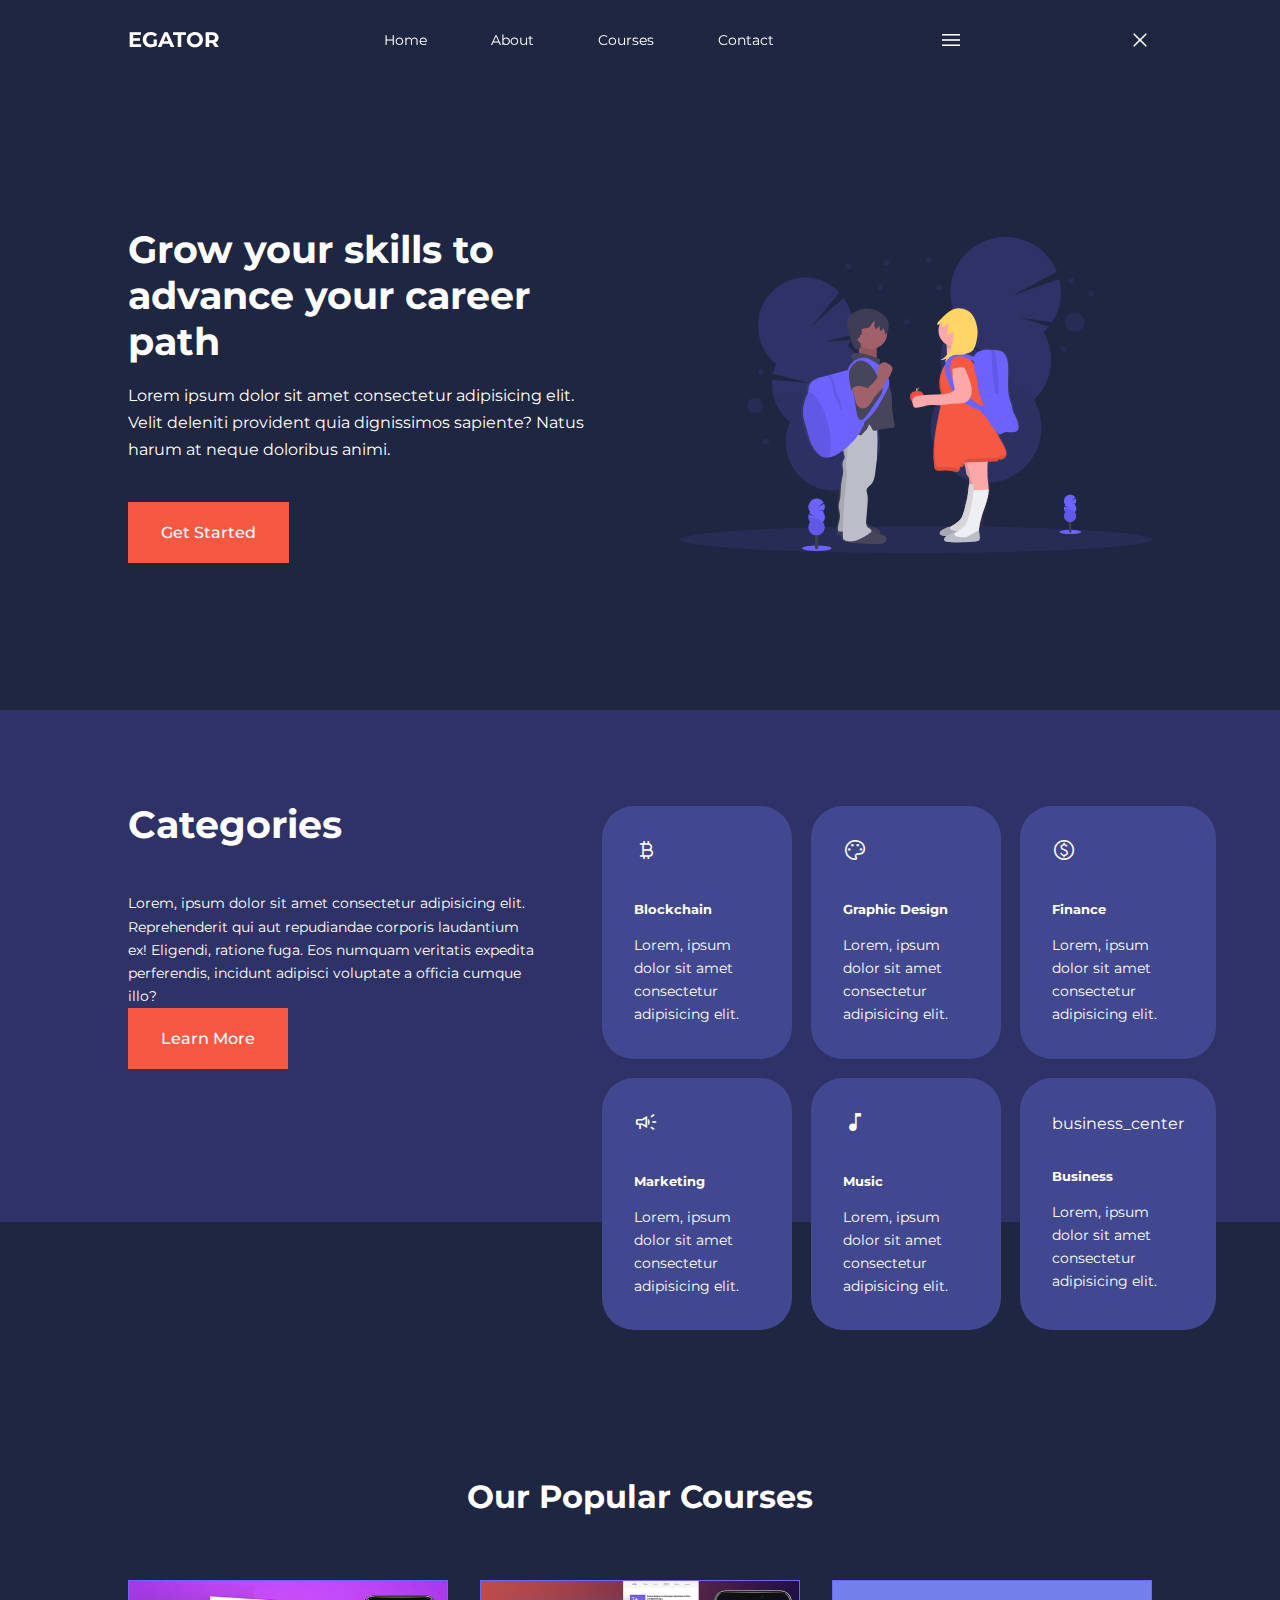
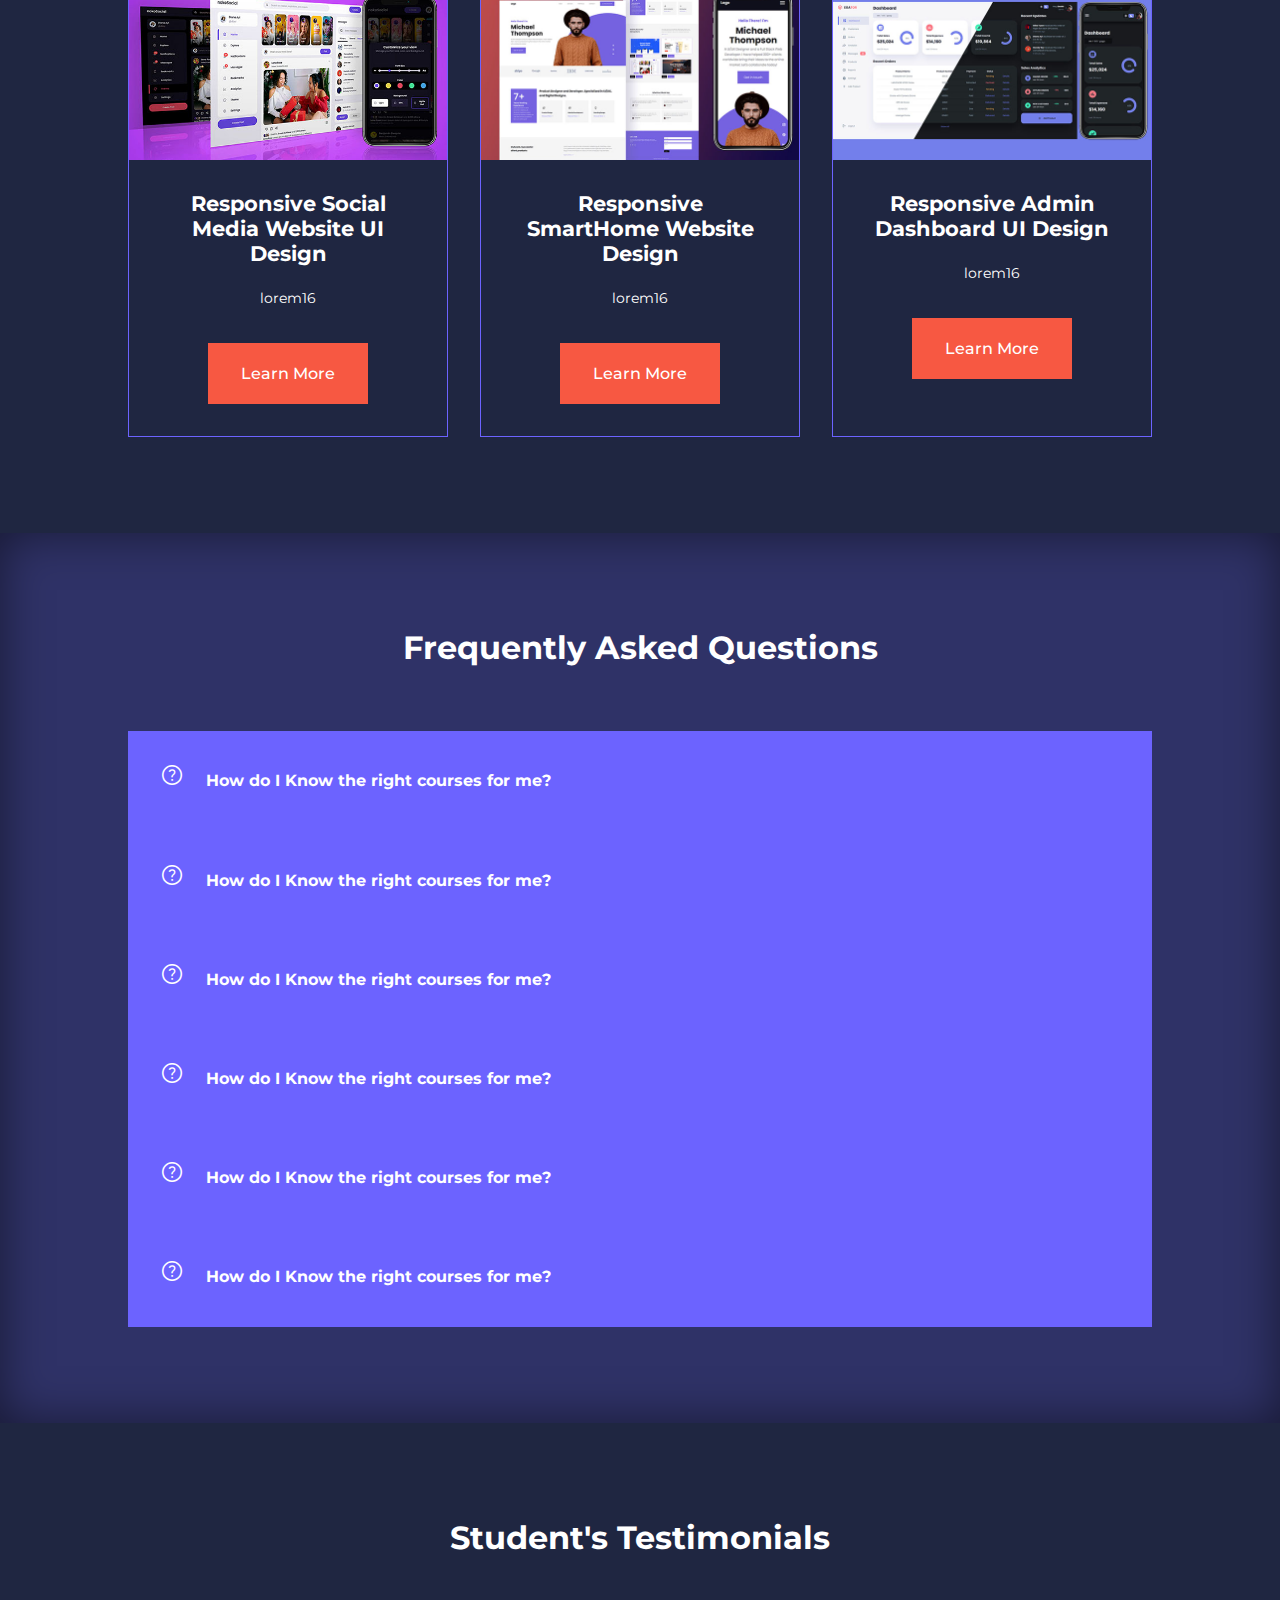
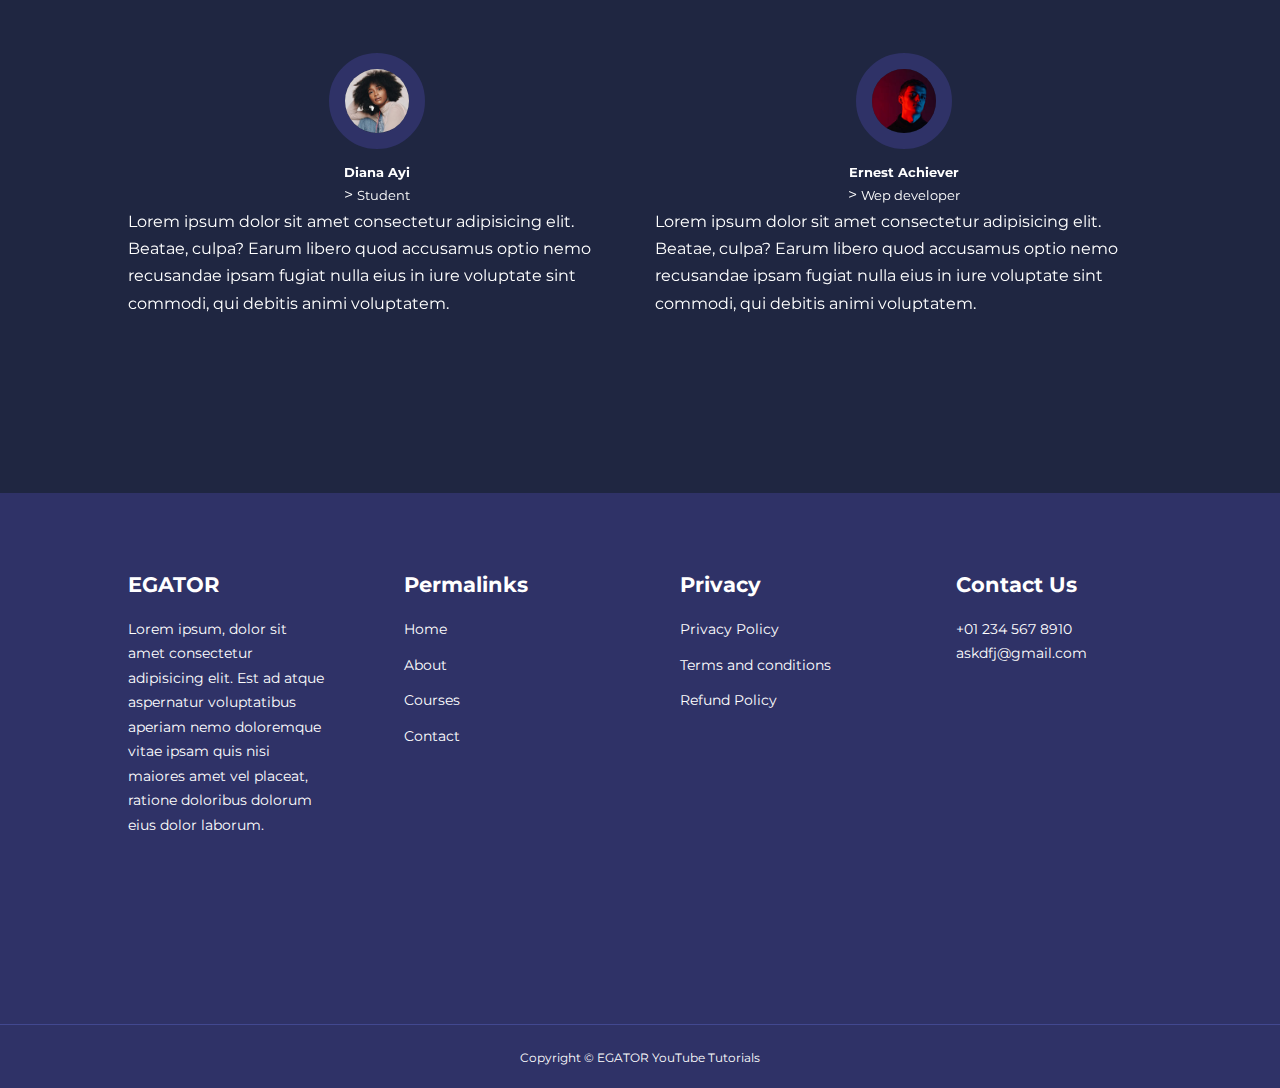
==== commit 5e4458e8: "updated" ====
--- a/index.html
+++ b/index.html
@@ -13,6 +13,7 @@
     <link href="https://fonts.googleapis.com/css2?family=Montserrat:wght@300;400;500;700;900&display=swap" rel="stylesheet">
     <link rel="stylesheet" href="https://fonts.googleapis.com/css2?family=Material+Symbols+Outlined:opsz,wght,FILL,GRAD@20..48,100..700,0..1,-50..200" />
     <link rel="stylesheet" href="https://fonts.googleapis.com/css2?family=Material+Symbols+Outlined:opsz,wght,FILL,GRAD@48,400,0,0" />
+    
 
     <!--SWIPER JS-->
     <link rel="stylesheet" href="https://cdn.jsdelivr.net/npm/swiper@9/swiper-bundle.min.css"/>
@@ -29,10 +30,12 @@
                 <li><a href="index.html">Home</a></li>
                 <li><a href="about.html">About</a></li>
                 <li><a href="courses.html">Courses</a></li>
-                <li><a href="contact.html">ontact</a></li>
+                <li><a href="contact.html">Contact</a></li>
             </ul>
-            <button id="open-menu-btn"><i class="material-symbols-outlined">menu</i></button>
-            <button id="close-menu-btn"><i class="material-symbols-outlined">close</i></button>
+
+            <button id="open-menu-btn"></button><i class="material-symbols-outlined">menu</i>
+            <button id="close-menu-btn"></button><i class="material-symbols-outlined">close</i>
+            
         </div>
     </nav>
       <!--========================== END OF NAVBAR===============================-->
@@ -62,7 +65,8 @@
         <div class="container categories_container">
             <div class="categories_left">
                     <h1>Categories</h1>
-                    <p>Lorem, ipsum dolor sit amet consectetur adipisicing elit. 
+                    <p>
+                       Lorem, ipsum dolor sit amet consectetur adipisicing elit. 
                        Reprehenderit qui aut repudiandae corporis laudantium ex! 
                        Eligendi, ratione fuga. Eos numquam veritatis expedita 
                        perferendis, incidunt adipisci voluptate a officia cumque 
@@ -70,59 +74,49 @@
                     </p>
                     <a href="#" class="btn btn-primary">Learn More</a>
                 </div>
-            <div class="categories_right"></div>
-            <div class="categories_right">
+ 
+            <div class="categoires_right">
                 <article class="category">
                     <li><span class="material-symbols-outlined">currency_bitcoin</span></li>
                     <h5>Blockchain</h5>
-                    <p>Lorem, ipsum dolor sit amet consectetur adipisicing elit. Dolorum deleniti debitis laudantium modi aut. Voluptate soluta quidem provident! Amet, modi porro libero molestiae nihil perspiciatis ullam praesentium suscipit eaque placeat.</p>
-                </article>
-            </div>
-
-            <div class="categories_left">
+                    <p>Lorem, ipsum dolor sit amet consectetur adipisicing elit.</p>
+                </article>
+            
                 <article class="category">
                     <li><span class="material-symbols-outlined">palette</span></li>
                     <h5>Graphic Design</h5>
-                    <p>Lorem, ipsum dolor sit amet consectetur adipisicing elit. Dolorum deleniti debitis laudantium modi aut. Voluptate soluta quidem provident! Amet, modi porro libero molestiae nihil perspiciatis ullam praesentium suscipit eaque placeat.</p>
-                </article>
-            </div>
-
+                    <p>Lorem, ipsum dolor sit amet consectetur adipisicing elit.</p>
+                </article>
      
                 <article class="category">
                     <li><span class="material-symbols-outlined">
                         monetization_on
                         </span></li>
                     <h5>Finance</h5>
-                    <p>Lorem, ipsum dolor sit amet consectetur adipisicing elit. Dolorum deleniti debitis laudantium modi aut. Voluptate soluta quidem provident! Amet, modi porro libero molestiae nihil perspiciatis ullam praesentium suscipit eaque placeat.</p>
-                </article>
-         
-
-          
+                    <p>Lorem, ipsum dolor sit amet consectetur adipisicing elit.</p>
+                </article>
+
                 <article class="category">
                     <li><span class="material-symbols-outlined">
                         campaign
                         </span></li>
                     <h5>Marketing</h5>
-                    <p>Lorem, ipsum dolor sit amet consectetur adipisicing elit. Dolorum deleniti debitis laudantium modi aut. Voluptate soluta quidem provident! Amet, modi porro libero molestiae nihil perspiciatis ullam praesentium suscipit eaque placeat.</p>
-                </article>
-          
-
-      
+                    <p>Lorem, ipsum dolor sit amet consectetur adipisicing elit.</p>
+                </article>
+                
                 <article class="category">
                     <li><span class="material-symbols-outlined">
                         music_note
                         </span></li>
                     <h5>Music</h5>
-                    <p>Lorem, ipsum dolor sit amet consectetur adipisicing elit. Dolorum deleniti debitis laudantium modi aut. Voluptate soluta quidem provident! Amet, modi porro libero molestiae nihil perspiciatis ullam praesentium suscipit eaque placeat.</p>
-                </article>
-      
-
-          
+                    <p>Lorem, ipsum dolor sit amet consectetur adipisicing elit.</p>
+                </article>
+                
                 <article class="category">
                     <span class="category__icon><i class="material-symbols-outlined">business_center</i>           
                     </span>
                     <h5>Business</h5>
-                    <p>Lorem, ipsum dolor sit amet consectetur adipisicing elit. Dolorum deleniti debitis laudantium modi aut. Voluptate soluta quidem provident! Amet, modi porro libero molestiae nihil perspiciatis ullam praesentium suscipit eaque placeat.</p>
+                    <p>Lorem, ipsum dolor sit amet consectetur adipisicing elit.</p>
                 </article>
             </div>
         </div>
@@ -180,7 +174,7 @@
 
         <section class="faqs">
             <h2>Frequently Asked Questions</h2>
-            <div container="container frqs_container">
+            <div class="container frqs_container">
                 <article class="faq">
                     <div class="faq_icon"><i class="material-symbols-outlined">help</i></div>
                     <div class="question_answer">
@@ -380,7 +374,7 @@
                                 <li><a href="index.html">Home</a></li>
                                 <li><a href="about.html">About</a></li>
                                 <li><a href="courses.html">Courses</a></li>
-                                <li><a href="contact.html">ontact</a></li>
+                                <li><a href="contact.html">Contact</a></li>
                           </ul>
                       </div>
                     
--- a/css/style.css
+++ b/css/style.css
@@ -21,7 +21,7 @@
     --color-bg1: #2f3267;
     --color-bg2: #424890;
     
-    --container-width-lg: 76%;
+    --container-width-lg: 80%;
     --container-width-md: 90%;
     --container-width-sm: 94%;
 
@@ -34,6 +34,14 @@
     color: var(--color-white);
     background: var(--color-bg);
 }
+
+.material-symbols-outlined {
+    font-variation-settings:
+    'FILL' 0,
+    'wght' 400,
+    'GRAD' 0,
+    'opsz' 48
+  }
 
 .container {
     width: var(--container-width-lg);
@@ -171,7 +179,7 @@
 
 .categories {
     background: var(--color-bg1);
-    height: 29rem;
+    height: 32rem;
 }
 
 .categories h1 {
@@ -182,11 +190,7 @@
 .categories_container {
     display: grid;
     grid-template-columns: 40% 60%;
-  /*  gap: 4rem;  */
-}
-
-.categoires_left {
-    margin-right: 4rem;
+    gap: 4rem;  
 }
 
 .categoires_left p {
@@ -220,11 +224,11 @@
 }
 
 .category:nth-child(4) .category__icon {
-    background: var(--color-warning);
+    background: var(--color-success);
 }
 
 .category:nth-child(5) .category__icon {
-    background: var(--color-danger-variant);
+    background: var(--color-success);
 }
 
 .category__ icon {
@@ -318,7 +322,7 @@
 
 /*  ========================== TESTMONIALS ======================== */
 
-.testmonials_container {
+.testimonials_container {
     overflow-x: hidden;
     position: relative;
     margin-bottom: 5rem;
@@ -337,17 +341,18 @@
     border: 1rem solid var(--color-bg1)
 }
 
-.testmonial_info {
+.testimonial_info {
     text-align: center;
 }
 
-.testmonial_body {
+.testimonial_body {
     background: var(--color-primary);
     padding: 2rem;
     margin-top: 3rem;
-}
-
-.testmonial_body::before {
+    position: relative;
+}
+
+.testimonial_body::before {
     content: "";
     display: block;
     background: linear-gradient(
@@ -407,4 +412,72 @@
     margin-top: 4rem;
     padding: 1.2rem 0;
     border-top: 1px solid var(--color-bg2);
+}
+
+/* =============== MEDIA QUERIES (TABLETS) ================*/
+
+@media screen and (max-width: 1024px) {
+    .container {
+        width: var(--container-width-md);
+    }
+
+    h1 {
+        font-size: 2.2rem;;
+    }
+
+    h2 {
+        font-size: 1.7rem;
+    }
+
+    h3 {
+        font-size: 1.4rem;
+    }
+
+    h4 {
+        font-size: 1.2rem;
+    }
+
+    /*=================== NAVBAR ==========================*/
+    
+    nav button {
+        display: inline-block;
+        background: transparent;
+        font-size: 1.8rem;
+        color: var(--color-white);
+        cursor: pointer;
+    }
+
+    nav button#close-menu-btn {
+        display: none;
+    }
+
+    .nav_menu {
+        position: fixed;
+        top: 5rem;
+        right: 5%;
+        height: fit-content;
+        width: 18rem;
+        flex-direction: column;
+        gap: 0;
+        display: none;
+    }
+
+    .nav_menu li {
+        width: 100%;
+        height: 5.8rem;
+    }
+
+    .nav_menu li a {
+        background: var(--color-primary);
+        box-shadow: -4rem 6rem 10rem rgba(0, 0, 0, 0.6);
+        width: 100%;
+        height: 100%;
+        display: gird;
+        place-items: center;
+    }
+
+    .nav_menu li a:hover {
+        background: var(--color-bg2);
+        color: var(--color-white);
+    }
 }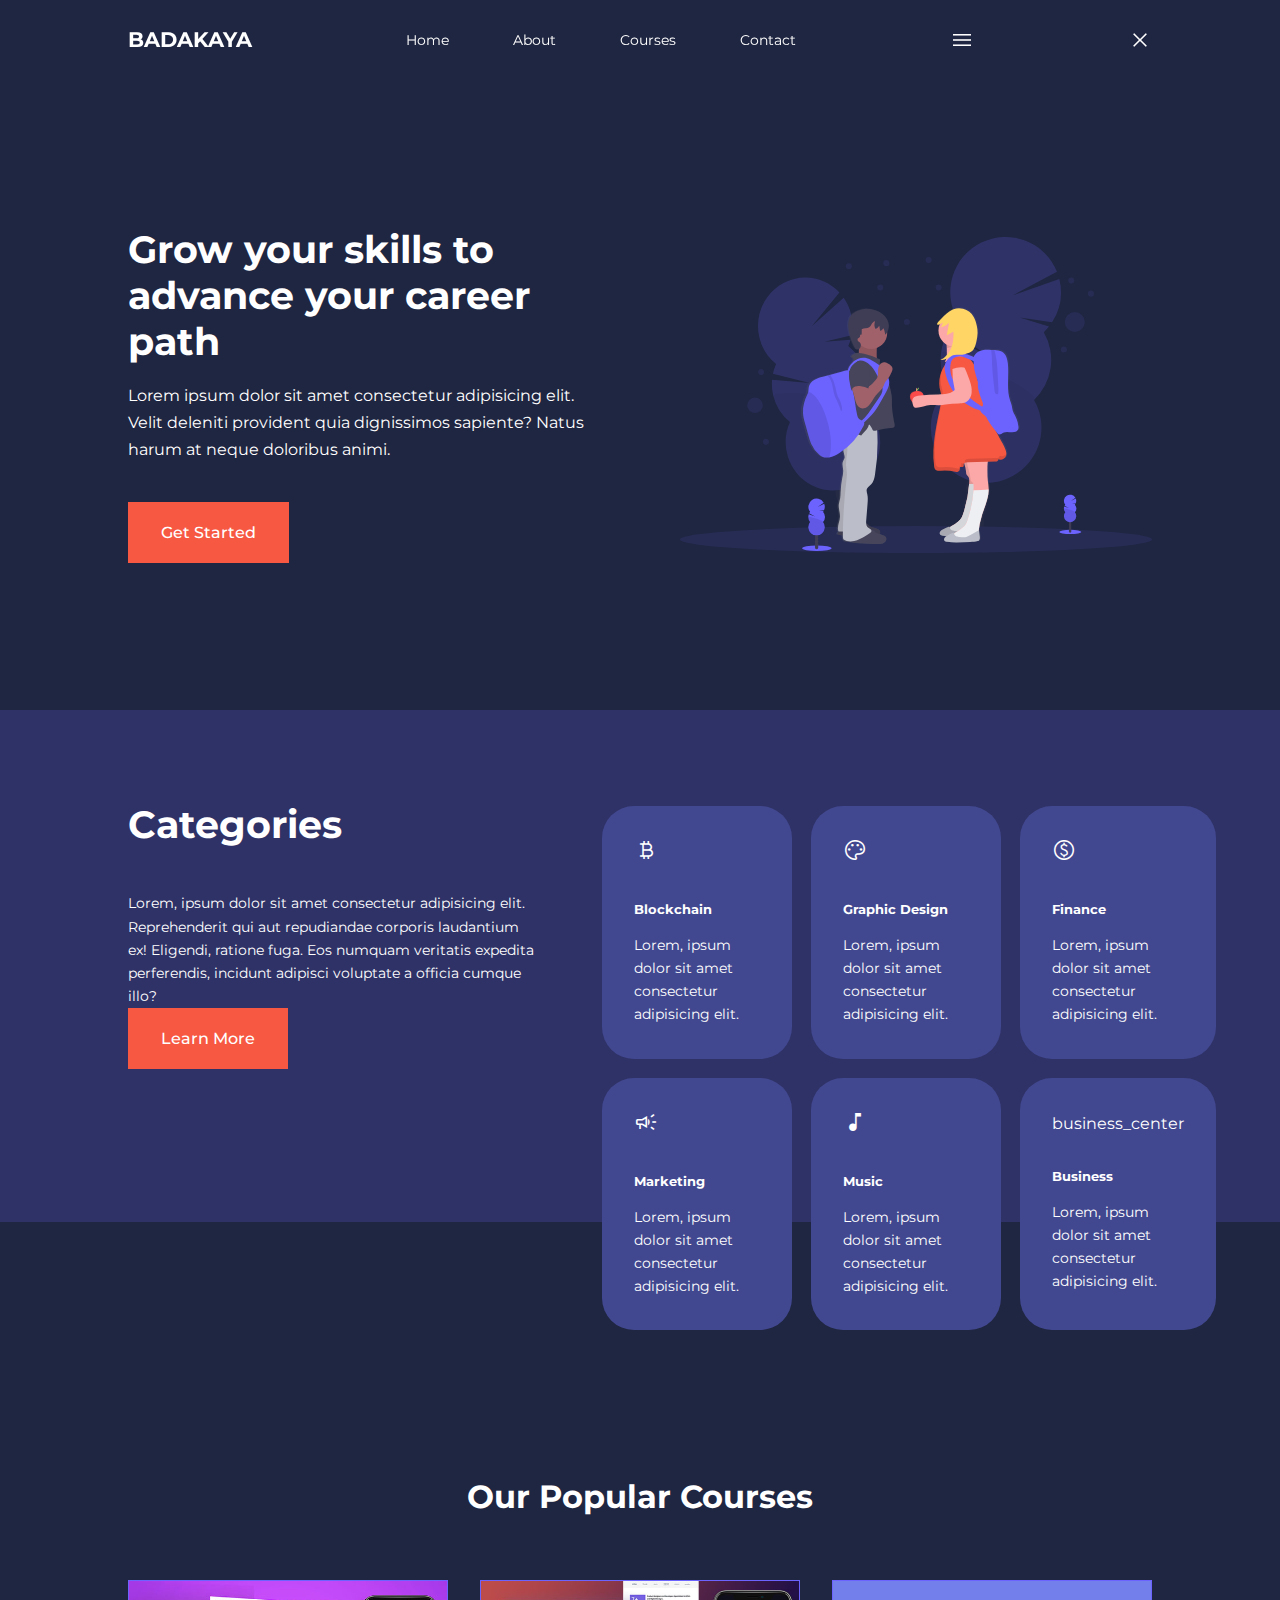
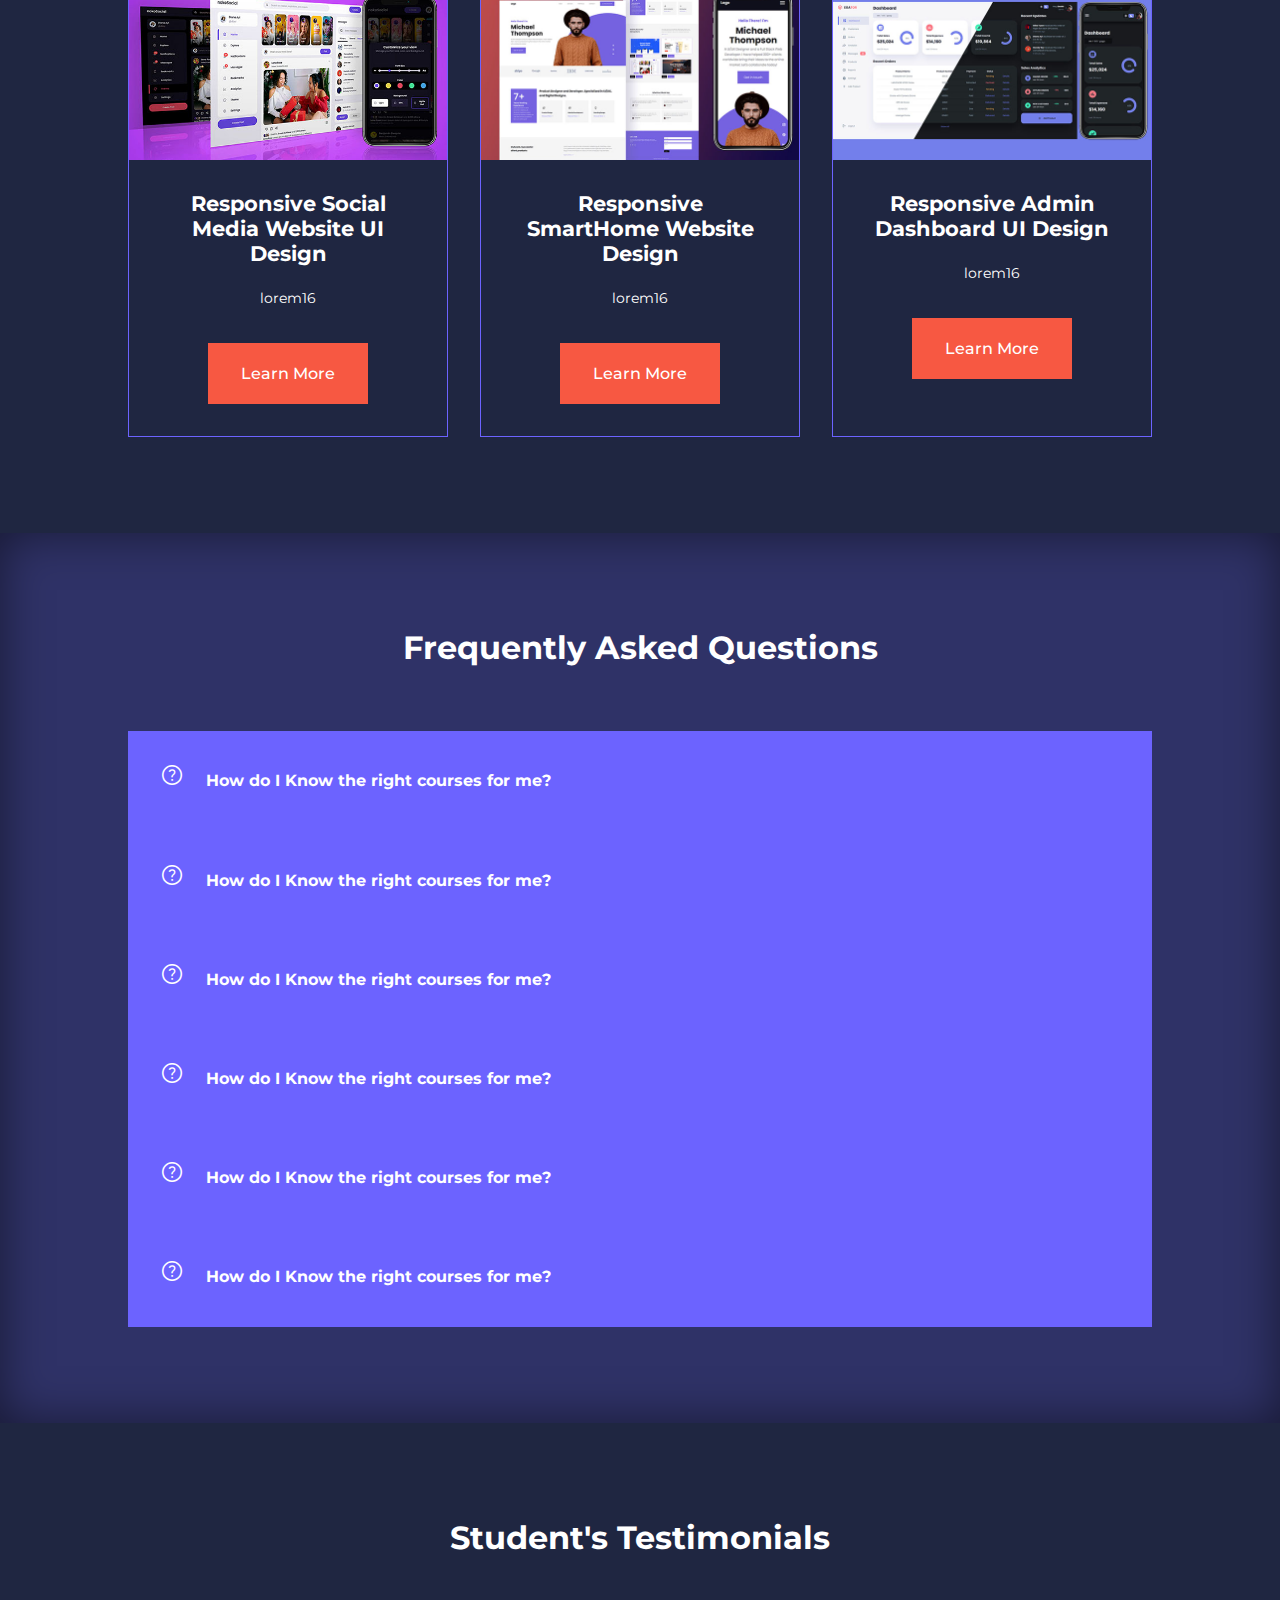
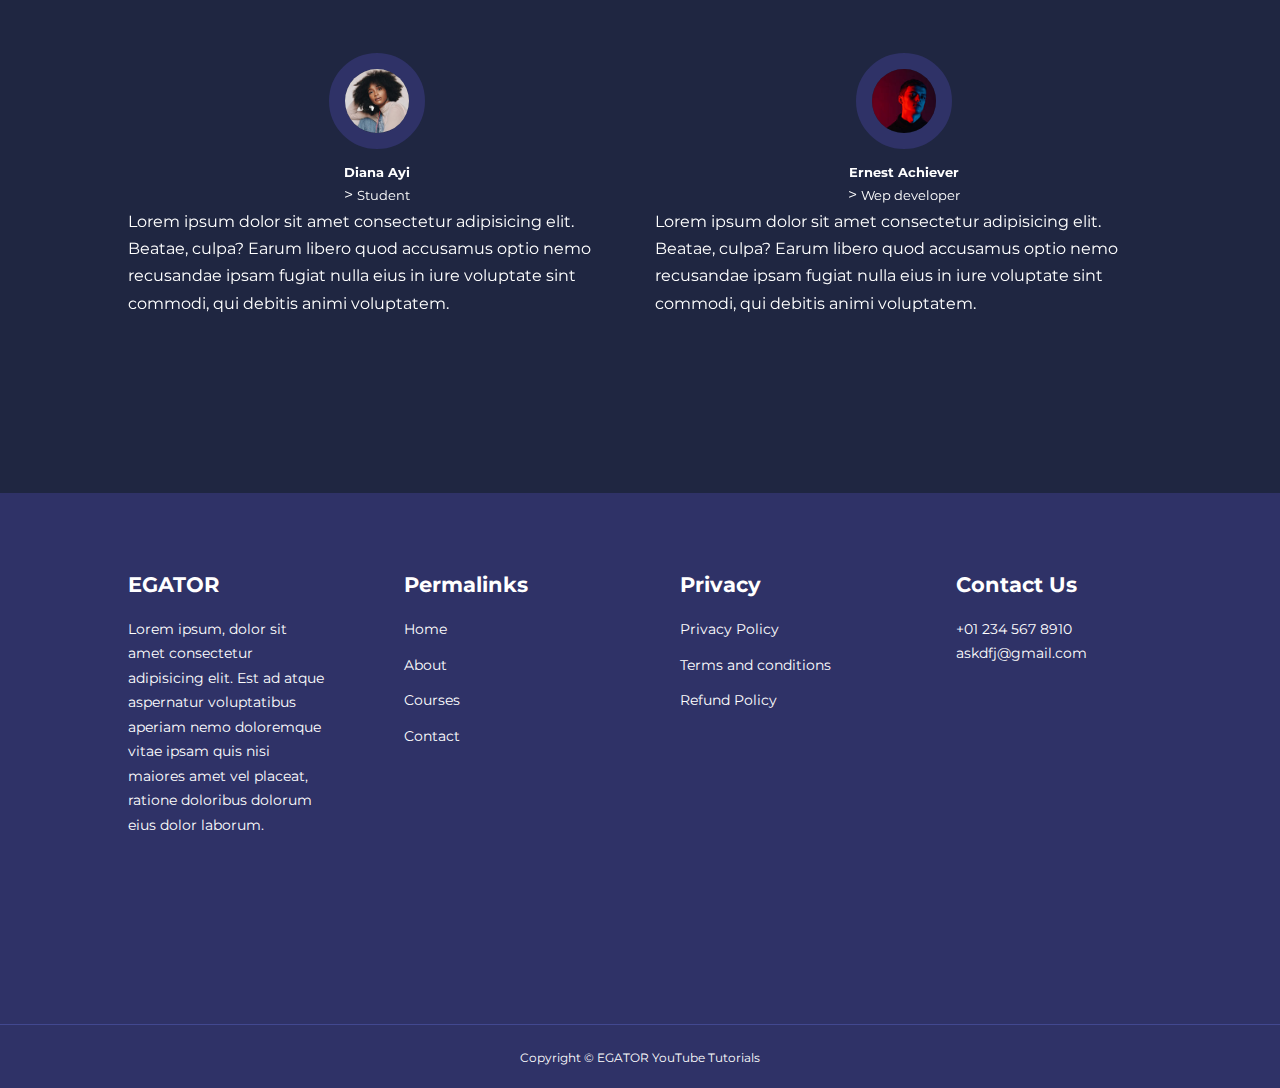
==== commit 5a215c97: "menu name change" ====
--- a/index.html
+++ b/index.html
@@ -4,7 +4,7 @@
     <meta charset="UTF-8">
     <meta http-equiv="X-UA-Compatible" content="IE=edge">
     <meta name="viewport" content="width=device-width, initial-scale=1.0">
-    <title>Responsive Multipage Education Website Using HTML, CSS & JavaScript</title>
+    <title>BADAKAYA</title>
 
 
     <!--GOOGLE FONTS (MONTSERRAT)-->
@@ -25,7 +25,7 @@
 <body>
     <nav>
         <div class="container nav_container">
-            <a href="index.html"><h4>EGATOR</h4></a>
+            <a href="index.html"><h4>BADAKAYA</h4></a>
             <ul class="nav_menu">
                 <li><a href="index.html">Home</a></li>
                 <li><a href="about.html">About</a></li>
@@ -417,7 +417,7 @@
               </div>
             </footer>
 
-
+<!--========================== END OF FOOTER ===============================-->
 
 
         <script src="https://cdn.jsdelivr.net/npm/swiper@9/swiper-bundle.min.js"></script>
--- a/css/style.css
+++ b/css/style.css
@@ -480,4 +480,128 @@
         background: var(--color-bg2);
         color: var(--color-white);
     }
-}+
+ /*=================== HEADER ==========================*/
+
+ header {
+    height: 52vh;
+    margin-bottom: 4rem;
+ }
+
+ .header_container {
+    gap: 0;
+    padding-bottom: 3rem;
+ }
+
+/*=================== CATEGORIES ==========================*/
+
+.categories {
+    height: auto;
+}
+
+.categories_container {
+    grid-template-columns: 1fr;
+    gap: 3rem;
+}
+
+.categories_left {
+    margin-right: 0;
+}
+
+/*=================== POPULAR COURSES ==========================*/
+.courses {
+    margin-top: 0;
+}
+
+.courses_container {
+    grid-template-columns: 1fr 1fr;
+}
+
+/*=================== FAQs ==========================*/
+
+.faqs_container {
+    grid-template-columns: 1fr;
+}
+
+.faq{
+    padding: 1.5rem;
+}
+
+/*=================== FOOTER ==========================*/
+
+.footer_container {
+    grid-template-columns: 1fr 1r;
+}
+
+/*=================== MEDIA QUERIES (PHONES) ==========================*/
+@media screen and (max-width: 600px) {
+    .container {
+        width: var(--container-width-sm);
+    }
+
+/*=================== NAVBAR ==========================*/
+.nav_menu {
+    right: 3%;
+}
+
+/*=================== HEADER ==========================*/
+header {
+    height: 100vh;
+}
+
+.header_container {
+    grid-template-columns: 1fr;
+    text-align: center;
+    margin-top: 0;
+}
+
+.header_left p {
+    margin-bottom: 1.3;
+}
+
+/*=================== CATEGORIES ==========================*/
+.categories_right {
+    grid-template-columns: 1fr 1fr;
+    gap: 0.7rem;
+}
+
+.category {
+    padding: 1rem;
+    border-radius: 1rem;
+}
+
+.categort_icon {
+    margin-top: 4px;
+    display: inline-block;
+}
+
+/*=================== POPULAR COURSES ==========================*/
+.courses_container {
+    grid-template-columns: 1fr;
+}
+
+/*=================== TESTIMONIALS ==========================*/
+.testimonial_body {
+    padding: 1.2rem;
+}
+
+/*=================== FOOTER ==========================*/
+.footer_container {
+    grid-template-columns: 1fr;
+    text-align: center;
+    gap: 2rem;
+}
+
+.footer_1 p {
+    margin: 1rem auto;
+}
+
+.footer_socials {
+    justify-content: center;
+}
+
+ }
+}
+
+
+
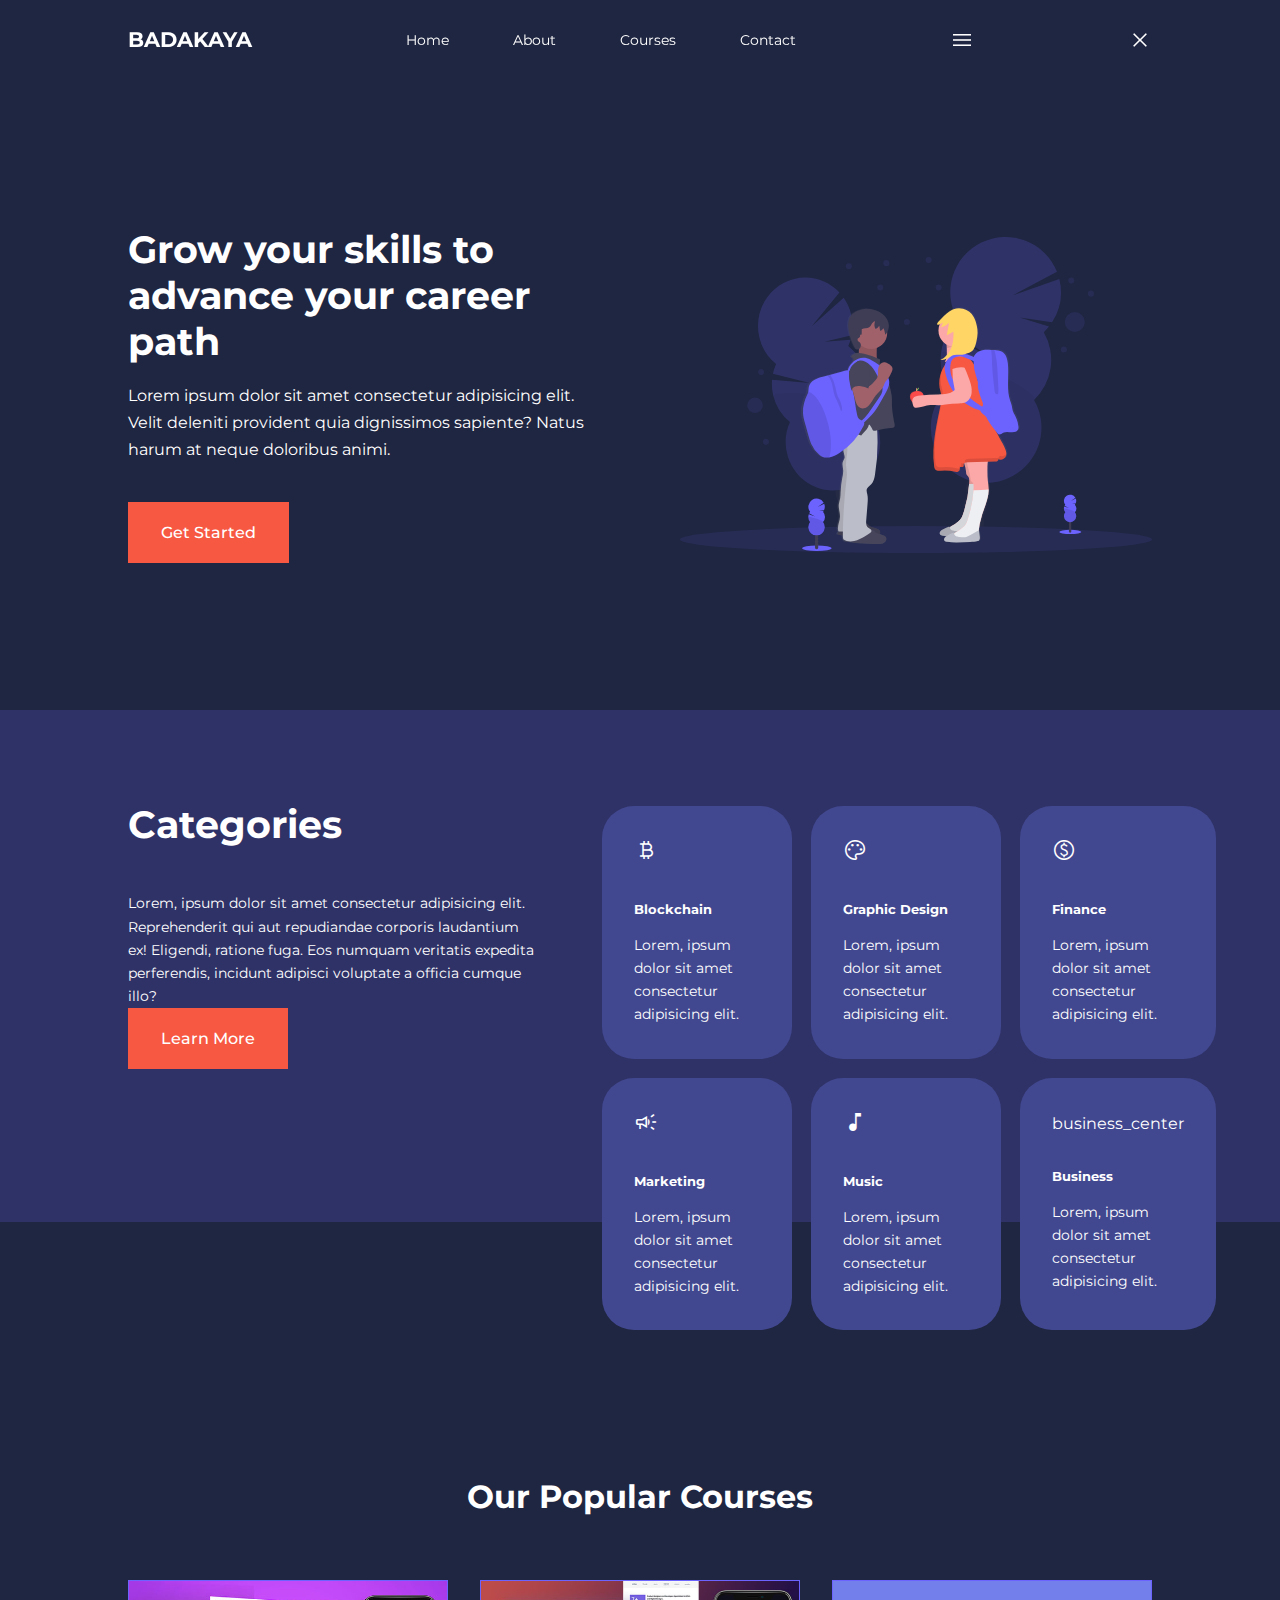
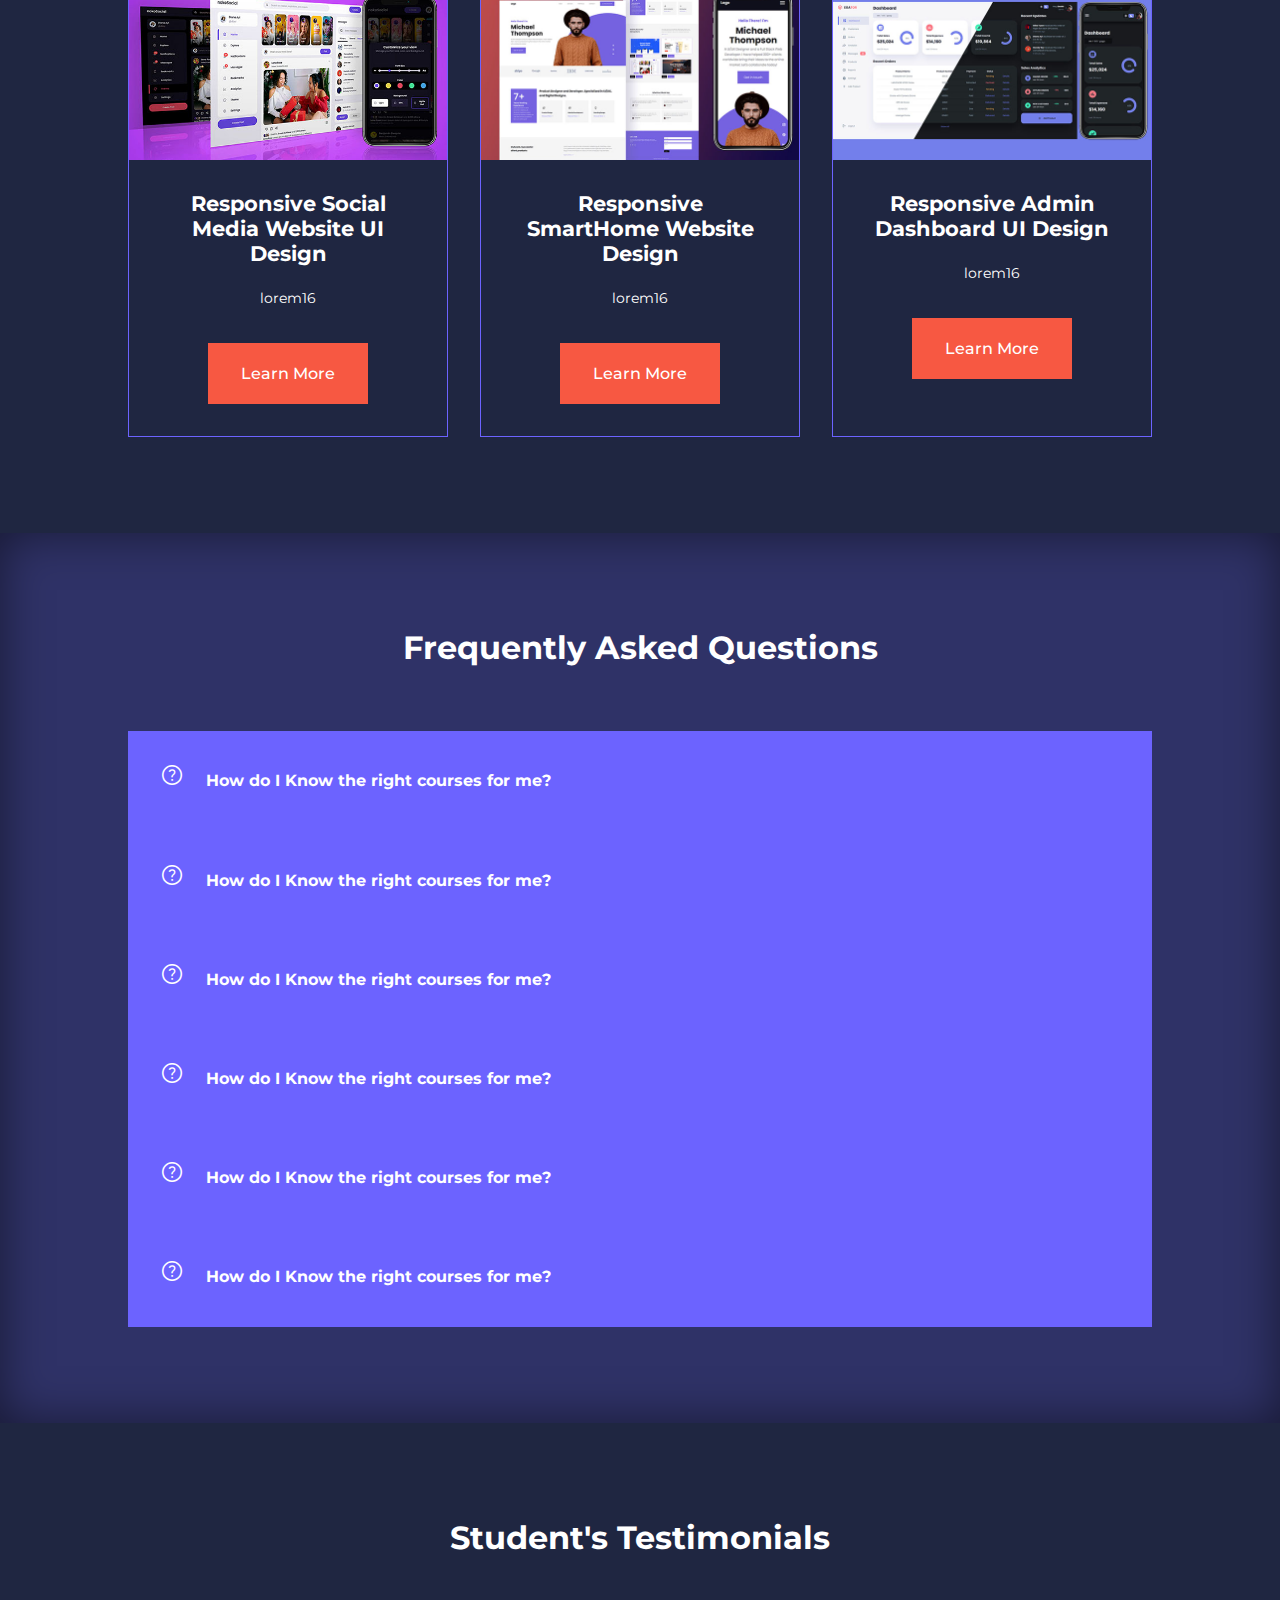
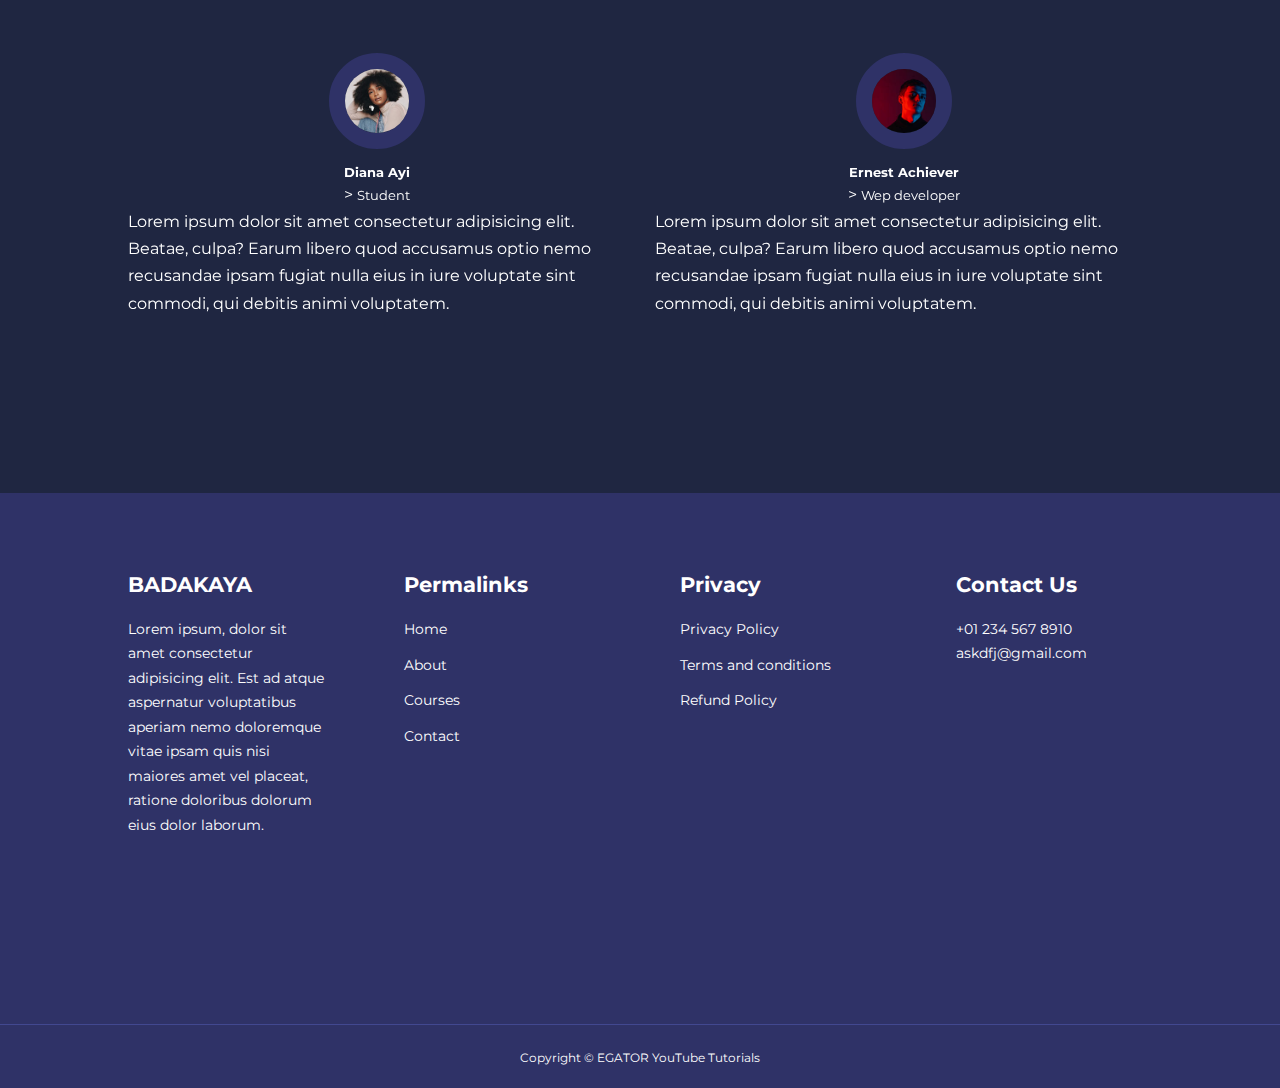
==== commit 97d3dedf: "final" ====
--- a/index.html
+++ b/index.html
@@ -359,7 +359,7 @@
             <footer class="footer">
                 <div class="container footer_container">
                     <div class="footer_1">
-                        <a href="index.html" class-"footer_logo"><h4>EGATOR</h4></a>
+                        <a href="index.html" class-"footer_logo"><h4>BADAKAYA</h4></a>
                             <P>
                                 Lorem ipsum, dolor sit amet consectetur adipisicing elit. 
                                 Est ad atque aspernatur voluptatibus aperiam nemo doloremque vitae 
